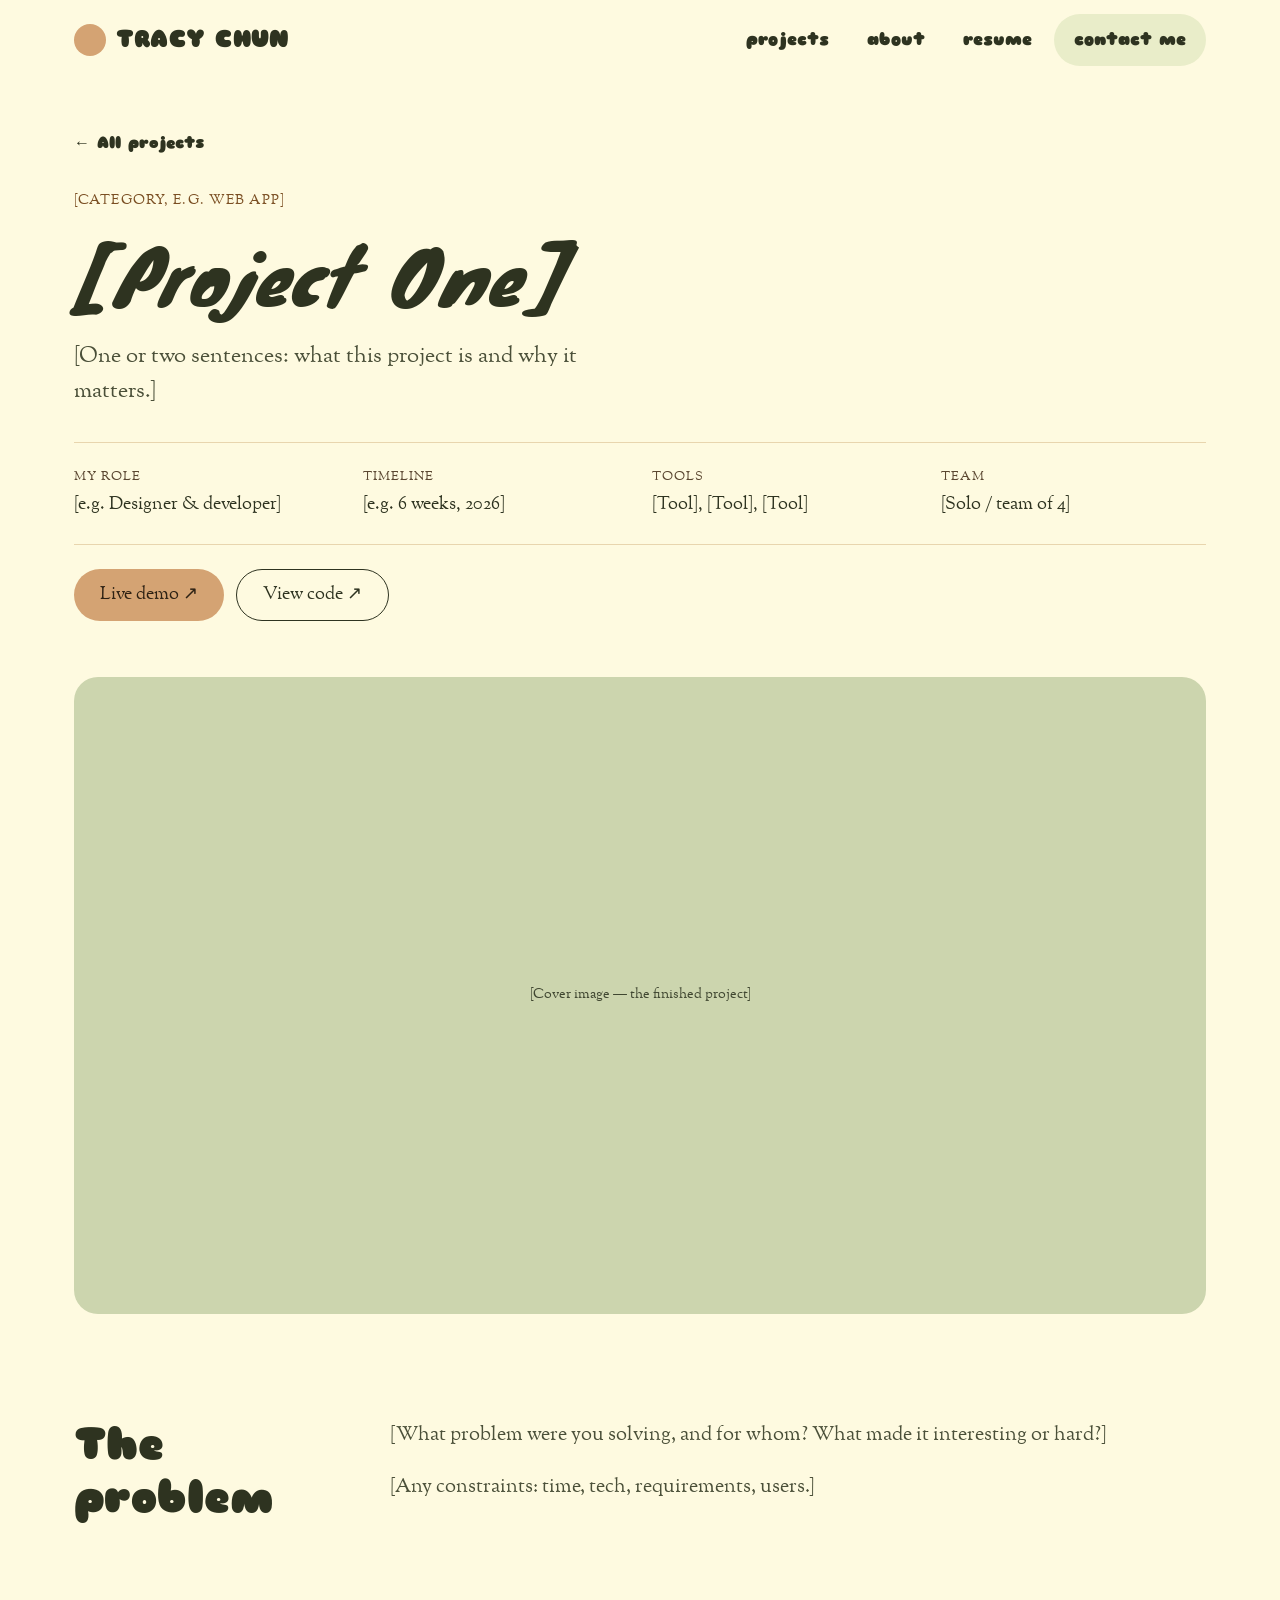
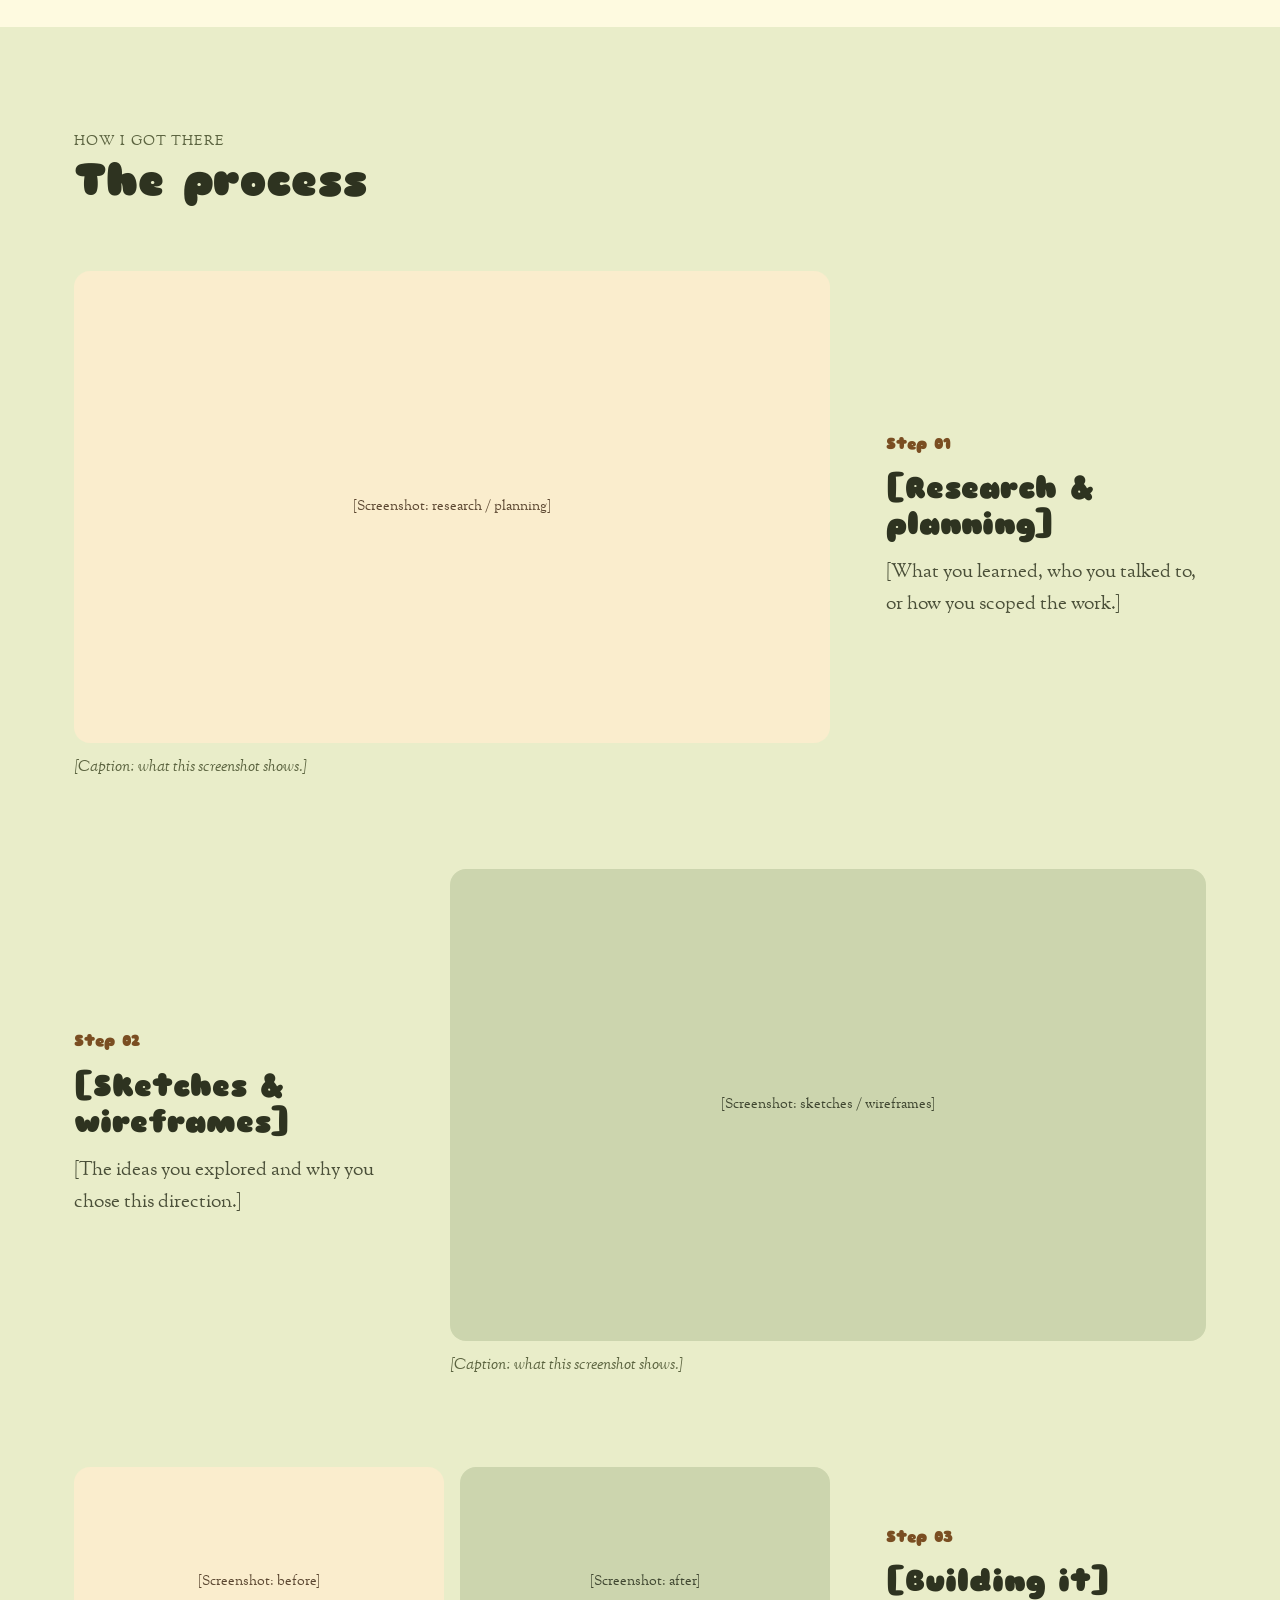
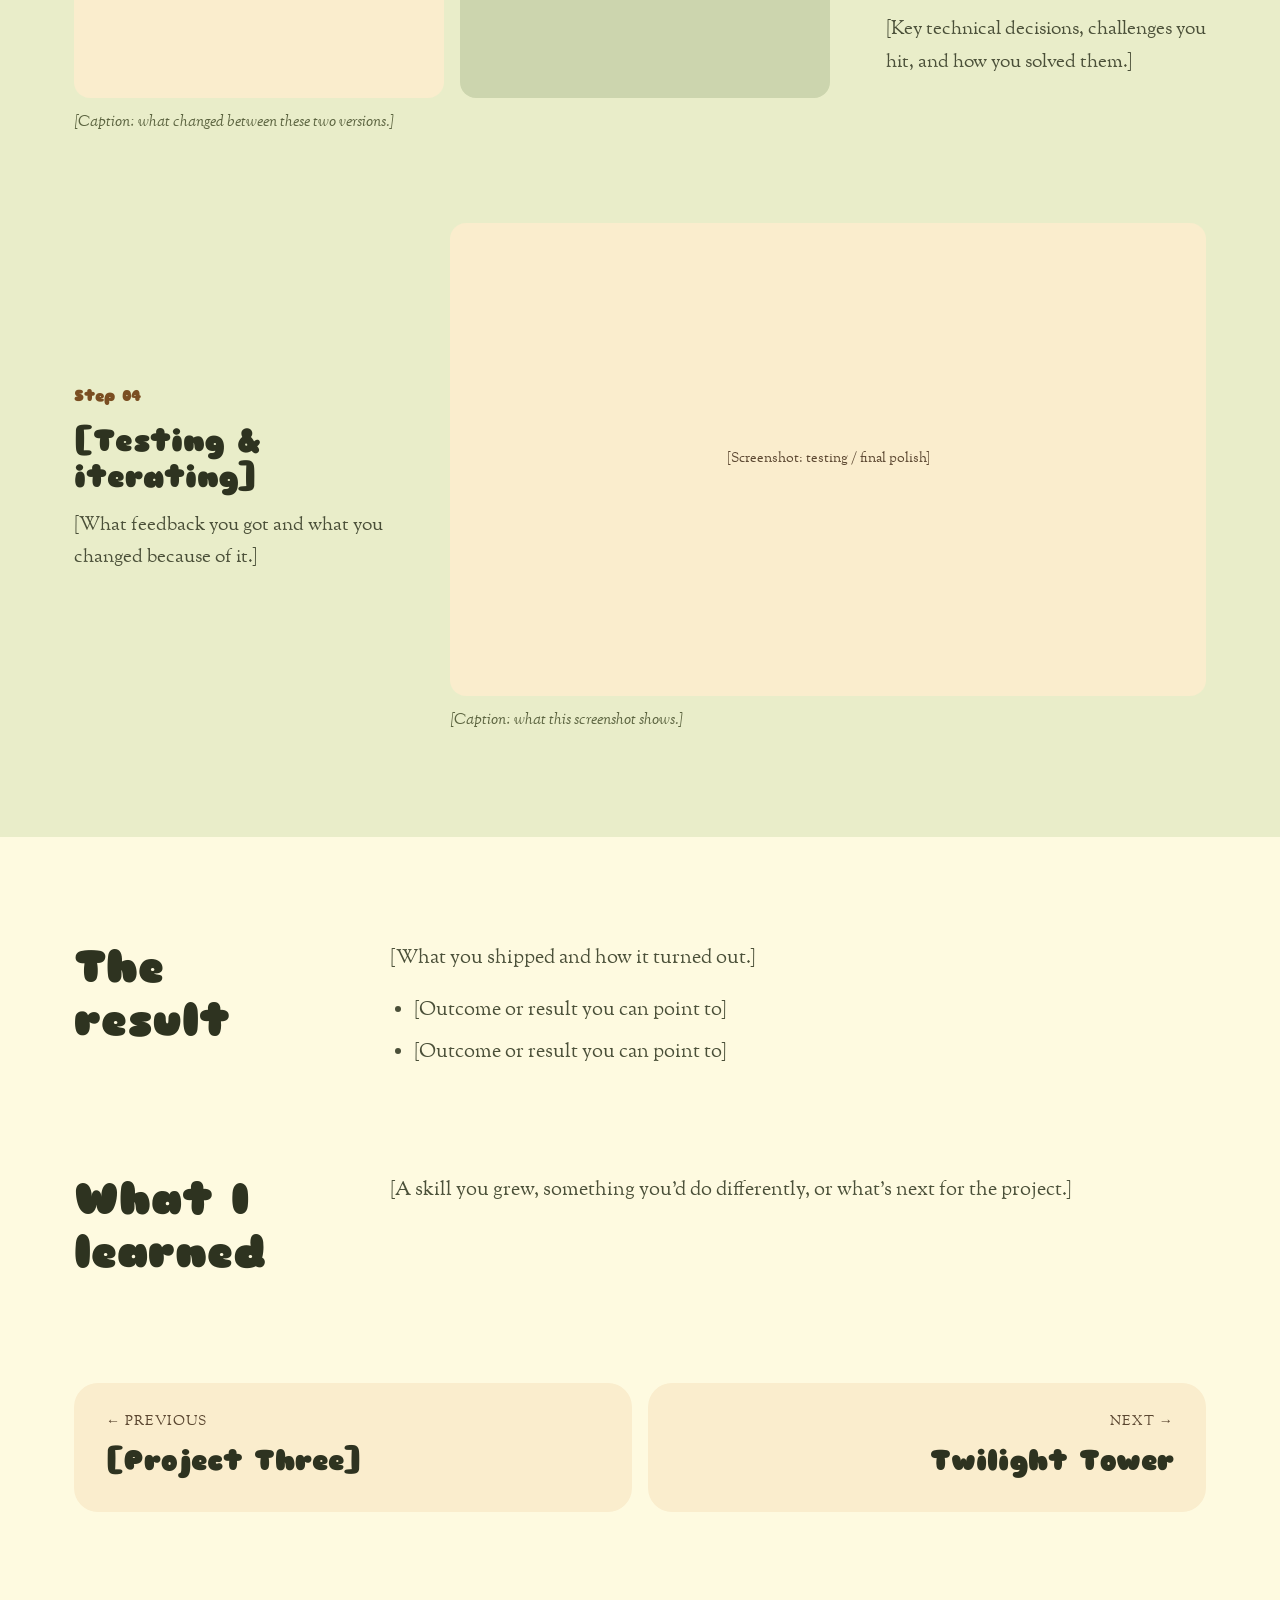
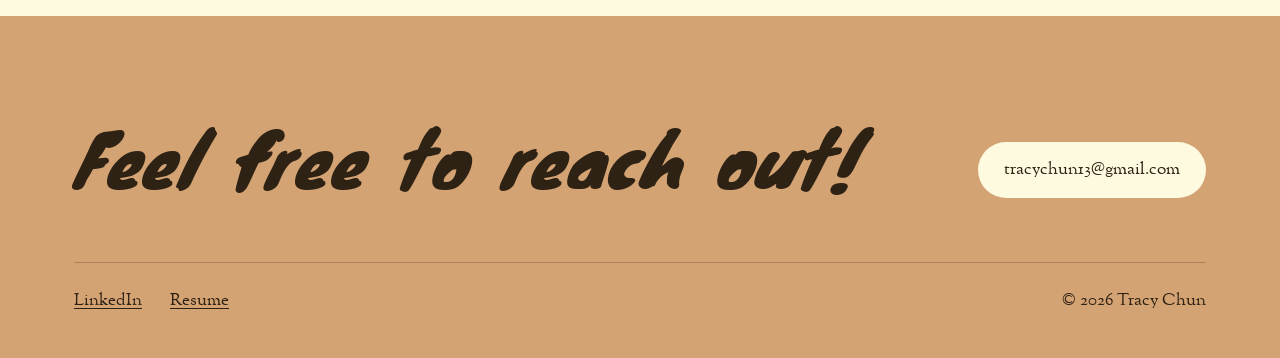
==== projects/project-one.html @ 26bbfa71 "first push of files" ====
<!doctype html>
<html lang="en">
<head>
  <meta charset="utf-8">
  <meta name="viewport" content="width=device-width, initial-scale=1">
  <title>[Project One] — Tracy Chun</title>
  <meta name="description" content="Case study: [Project One] by Tracy Chun.">
  <link rel="preload" href="../fonts/knewave.woff" as="font" type="font/woff" crossorigin>
  <link rel="preload" href="../fonts/sorts-mill-goudy.woff" as="font" type="font/woff" crossorigin>
  <link rel="preload" href="../fonts/sniglet.woff" as="font" type="font/woff" crossorigin>
  <link rel="stylesheet" href="../styles.css">
  <link rel="stylesheet" href="project.css">
</head>
<body>
  <a class="skip-link" href="#main">Skip to content</a>

  <header class="site-header">
    <div class="container header-inner">
      <a class="logo" href="../index.html">
        <span class="logo-dot" aria-hidden="true"></span>
        TRACY CHUN
      </a>

      <button class="menu-toggle" type="button" aria-expanded="false" aria-controls="site-nav" aria-label="Open menu">
        <span></span><span></span><span></span>
      </button>

      <nav id="site-nav" class="site-nav" aria-label="Main">
        <a href="../index.html#work" aria-current="page">projects</a>
        <a href="../index.html#about">about</a>
        <a href="../TracyChun-Resume.pdf" target="_blank" rel="noopener">resume</a>
        <a href="../index.html#contact" class="nav-cta">contact me</a>
      </nav>
    </div>
  </header>

  <main id="main">
    <!-- ============ INTRO ============ -->
    <section class="cs-hero container">
      <a href="../index.html#work" class="back-link">← All projects</a>
      <span class="eyebrow eyebrow-brown">[Category, e.g. Web app]</span>
      <h1>[Project One]</h1>
      <p class="lead">[One or two sentences: what this project is and why it matters.]</p>

      <dl class="cs-meta">
        <div><dt>My role</dt><dd>[e.g. Designer &amp; developer]</dd></div>
        <div><dt>Timeline</dt><dd>[e.g. 6 weeks, 2026]</dd></div>
        <div><dt>Tools</dt><dd>[Tool], [Tool], [Tool]</dd></div>
        <div><dt>Team</dt><dd>[Solo / team of 4]</dd></div>
      </dl>

      <div class="btn-row">
        <a href="https://example.com" class="btn btn-primary" target="_blank" rel="noopener">Live demo ↗</a>
        <a href="https://github.com/yourusername/project-one" class="btn btn-outline" target="_blank" rel="noopener">View code ↗</a>
      </div>
    </section>

    <!-- Cover image. Replace the div with:
         <img class="shot" src="../images/project-one/cover.png" alt="[Project One] final design"> -->
    <figure class="cs-cover container">
      <div class="shot placeholder sage">[Cover image — the finished project]</div>
    </figure>

    <!-- ============ PROBLEM ============ -->
    <section class="cs-section container">
      <h2>The problem</h2>
      <div class="cs-text">
        <p>[What problem were you solving, and for whom? What made it interesting or hard?]</p>
        <p>[Any constraints: time, tech, requirements, users.]</p>
      </div>
    </section>

    <!-- ============ PROCESS ============
         Each <li class="step"> is one stage: a screenshot (or two) with a caption,
         plus a short explanation. Copy or delete steps as needed.
         To add a screenshot, replace a placeholder div with:
         <img class="shot" src="../images/project-one/step-1.png" alt="Describe the screenshot">
         Clicking a real screenshot opens it full-size. -->
    <section class="cs-process">
      <div class="container">
        <div>
          <span class="eyebrow">How I got there</span>
          <h2>The process</h2>
        </div>

        <ol class="process-steps">
          <li class="step">
            <figure>
              <div class="shot placeholder peach">[Screenshot: research / planning]</div>
              <figcaption>[Caption: what this screenshot shows.]</figcaption>
            </figure>
            <div class="step-text">
              <span class="step-num">Step 01</span>
              <h3>[Research &amp; planning]</h3>
              <p>[What you learned, who you talked to, or how you scoped the work.]</p>
            </div>
          </li>

          <li class="step">
            <figure>
              <div class="shot placeholder sage">[Screenshot: sketches / wireframes]</div>
              <figcaption>[Caption: what this screenshot shows.]</figcaption>
            </figure>
            <div class="step-text">
              <span class="step-num">Step 02</span>
              <h3>[Sketches &amp; wireframes]</h3>
              <p>[The ideas you explored and why you chose this direction.]</p>
            </div>
          </li>

          <li class="step">
            <figure>
              <!-- Two screenshots side by side, e.g. before / after -->
              <div class="step-pair">
                <div class="shot placeholder peach">[Screenshot: before]</div>
                <div class="shot placeholder sage">[Screenshot: after]</div>
              </div>
              <figcaption>[Caption: what changed between these two versions.]</figcaption>
            </figure>
            <div class="step-text">
              <span class="step-num">Step 03</span>
              <h3>[Building it]</h3>
              <p>[Key technical decisions, challenges you hit, and how you solved them.]</p>
            </div>
          </li>

          <li class="step">
            <figure>
              <div class="shot placeholder peach">[Screenshot: testing / final polish]</div>
              <figcaption>[Caption: what this screenshot shows.]</figcaption>
            </figure>
            <div class="step-text">
              <span class="step-num">Step 04</span>
              <h3>[Testing &amp; iterating]</h3>
              <p>[What feedback you got and what you changed because of it.]</p>
            </div>
          </li>
        </ol>
      </div>
    </section>

    <!-- ============ RESULT ============ -->
    <section class="cs-section container">
      <h2>The result</h2>
      <div class="cs-text">
        <p>[What you shipped and how it turned out.]</p>
        <ul>
          <li>[Outcome or result you can point to]</li>
          <li>[Outcome or result you can point to]</li>
        </ul>
      </div>
    </section>

    <section class="cs-section container">
      <h2>What I learned</h2>
      <div class="cs-text">
        <p>[A skill you grew, something you'd do differently, or what's next for the project.]</p>
      </div>
    </section>

    <!-- ============ PREV / NEXT ============ -->
    <nav class="cs-next container" aria-label="More projects">
      <a href="project-three.html" class="prev"><span>← Previous</span><strong>[Project Three]</strong></a>
      <a href="project-two.html" class="next"><span>Next →</span><strong>Twilight Tower</strong></a>
    </nav>
  </main>

  <footer id="contact" class="site-footer">
    <div class="container footer-inner">
      <div class="footer-top">
        <h2>Feel free to reach out!</h2>
        <a href="mailto:tracychun13@gmail.com" class="btn btn-cream">tracychun13@gmail.com</a>
      </div>
      <div class="footer-bottom">
        <nav aria-label="Social">
          <a href="https://www.linkedin.com/in/tracy-chun" target="_blank" rel="noopener">LinkedIn</a>
          <a href="../TracyChun-Resume.pdf" target="_blank" rel="noopener">Resume</a>
        </nav>
        <span>© <span id="year">2026</span> Tracy Chun</span>
      </div>
    </div>
  </footer>

  <script src="../script.js"></script>
  <script src="project.js"></script>
</body>
</html>
---- styles.css ----
/* ===== Fonts (self-hosted, files in /fonts, SIL Open Font License) ===== */
@font-face {
  font-family: 'Knewave';
  src: url('fonts/knewave.woff') format('woff');
  font-weight: 400;
  font-style: normal;
  font-display: swap;
}
@font-face {
  font-family: 'Sorts Mill Goudy';
  src: url('fonts/sorts-mill-goudy.woff') format('woff');
  font-weight: 400;
  font-style: normal;
  font-display: swap;
}
@font-face {
  font-family: 'Sorts Mill Goudy';
  src: url('fonts/sorts-mill-goudy-italic.woff') format('woff');
  font-weight: 400;
  font-style: italic;
  font-display: swap;
}

@font-face {
  font-family: 'Sniglet';
  src: url('fonts/sniglet.woff') format('woff');
  font-weight: 400;
  font-style: normal;
  font-display: swap;
}
/* ===== Golden Summer Fields palette ===== */
:root {
  --sage: #CCD5AE;
  --sage-light: #E9EDC9;
  --cream: #FEFAE0;
  --peach: #FAEDCD;
  --tan: #D4A373;

  /* Darker shades for readable text on the light palette */
  --ink: #2E3320;
  --ink-soft: #4A4F38;
  --olive: #5C6440;
  --brown: #7A4E22;
  --brown-dark: #2E2214;
  --brown-soft: #5A4630;

  --font-display: 'Knewave', 'Arial Black', sans-serif;
  --font-body: 'Sorts Mill Goudy', Georgia, serif;
  --font-section: 'Sniglet', 'Trebuchet MS', sans-serif; /* site header, Work + About headings */

  --radius: 24px;
  --header-h: 80px;
}

*, *::before, *::after { box-sizing: border-box; }

html { scroll-behavior: smooth; }
@media (prefers-reduced-motion: reduce) {
  html { scroll-behavior: auto; }
  *, *::before, *::after { transition: none !important; animation: none !important; }
}

body {
  margin: 0;
  background: var(--cream);
  color: var(--ink);
  font-family: var(--font-body);
  font-size: 18px;
  line-height: 1.6;
  -webkit-font-smoothing: antialiased;
  /* Both fonts come in one weight: never fake bold or slanted versions */
  font-synthesis: none;
}

img { max-width: 100%; display: block; }
h1, h2, h3 { margin: 0; }
p { margin: 0; }
ul { margin: 0; padding: 0; list-style: none; }

a { color: var(--ink); text-underline-offset: 3px; }
a:hover { color: var(--brown); }
a:focus-visible, button:focus-visible {
  outline: 3px solid var(--brown);
  outline-offset: 3px;
  border-radius: 6px;
}

/* Anchored sections stop below the sticky header */
section[id], footer[id] { scroll-margin-top: var(--header-h); }

.container {
  max-width: 1180px;
  margin: 0 auto;
  padding: 0 24px;
}

.skip-link {
  position: absolute;
  left: 16px;
  top: -60px;
  background: var(--ink);
  color: var(--cream);
  padding: 10px 16px;
  border-radius: 8px;
  z-index: 100;
}
.skip-link:focus { top: 16px; color: var(--cream); }

/* ===== Header ===== */
.site-header {
  position: sticky;
  top: 0;
  z-index: 50;
  background: var(--cream);
  transition: box-shadow 0.2s ease;
}
.site-header.scrolled { box-shadow: 0 1px 0 rgba(46, 51, 32, 0.12); }

.header-inner {
  height: var(--header-h);
  display: flex;
  align-items: center;
  justify-content: space-between;
  gap: 16px;
}

.logo {
  display: inline-flex;
  align-items: center;
  gap: 10px;
  font-family: var(--font-section);
  font-weight: 400;
  font-size: 24px;
  letter-spacing: 0.01em;
  text-decoration: none;
}
.logo-dot {
  width: 32px;
  height: 32px;
  border-radius: 50%;
  background: var(--tan);
}

.site-nav {
  display: flex;
  align-items: center;
  gap: 6px;
  font-family: var(--font-section);
  font-size: 17px;
}
.site-nav a {
  padding: 12px 16px;
  text-decoration: none;
  border-radius: 999px;
}
.site-nav a.active { color: var(--brown); text-decoration: underline; }
.site-nav .nav-cta {
  background: var(--sage-light);
  font-weight: 600;
  padding: 12px 20px;
}
.site-nav .nav-cta:hover { background: var(--sage); color: var(--ink); }

.menu-toggle {
  display: none;
  width: 48px;
  height: 48px;
  border: 0;
  background: var(--sage-light);
  border-radius: 50%;
  cursor: pointer;
  flex-direction: column;
  align-items: center;
  justify-content: center;
  gap: 5px;
}
.menu-toggle span {
  width: 20px;
  height: 2px;
  background: var(--ink);
  border-radius: 2px;
  transition: transform 0.2s ease, opacity 0.2s ease;
}
.menu-toggle[aria-expanded="true"] span:nth-child(1) { transform: translateY(7px) rotate(45deg); }
.menu-toggle[aria-expanded="true"] span:nth-child(2) { opacity: 0; }
.menu-toggle[aria-expanded="true"] span:nth-child(3) { transform: translateY(-7px) rotate(-45deg); }

@media (max-width: 760px) {
  .menu-toggle { display: inline-flex; }
  .site-nav {
    position: absolute;
    top: var(--header-h);
    left: 0;
    right: 0;
    flex-direction: column;
    align-items: stretch;
    gap: 4px;
    padding: 12px 24px 24px;
    background: var(--cream);
    box-shadow: 0 12px 24px rgba(46, 51, 32, 0.12);
    display: none;
  }
  .site-nav.open { display: flex; }
  .site-nav a { padding: 14px 16px; }
  .site-nav .nav-cta { text-align: center; }
}

/* ===== Shared ===== */
.pill {
  align-self: flex-start;
  padding: 8px 14px;
  background: var(--peach);
  border-radius: 999px;
  font-size: 14px;
  font-weight: 500;
  color: var(--brown-soft);
}

.eyebrow {
  display: block;
  font-size: 14px;
  font-weight: 600;
  letter-spacing: 0.08em;
  text-transform: uppercase;
  color: var(--olive);
}
.eyebrow-brown { color: var(--brown); }

.btn-row { display: flex; flex-wrap: wrap; gap: 12px; }

.btn {
  display: inline-flex;
  align-items: center;
  justify-content: center;
  min-height: 52px;
  padding: 0 26px;
  border-radius: 999px;
  font-weight: 600;
  text-decoration: none;
  transition: transform 0.15s ease, background 0.15s ease;
}
.btn:hover { transform: translateY(-2px); }
.btn-primary { background: var(--tan); color: var(--brown-dark); }
.btn-primary:hover { background: #C8935F; color: var(--brown-dark); }
.btn-outline { border: 1.5px solid var(--ink); color: var(--ink); }
.btn-outline:hover { background: var(--ink); color: var(--cream); }
.btn-cream { background: var(--cream); color: var(--brown-dark); font-size: 17px; min-height: 56px; }
.btn-cream:hover { color: var(--brown-dark); background: #FFFFFF; }

.placeholder {
  display: flex;
  align-items: center;
  justify-content: center;
  font-size: 14px;
}
.placeholder.sage { background: var(--sage); color: #3F4630; }
.placeholder.peach { background: var(--peach); color: var(--brown-soft); }

.tags { display: flex; flex-wrap: wrap; gap: 8px; }
.tags li {
  padding: 6px 12px;
  background: var(--peach);
  border-radius: 999px;
  font-size: 15px;
  color: var(--brown-soft);
}
.tags-cream li { background: var(--cream); color: var(--ink); font-size: 16px; }

/* ===== Hero ===== */
.hero {
  padding-top: 72px;
  padding-bottom: 104px;
  display: flex;
  flex-wrap: wrap;
  align-items: center;
  gap: 56px;
}
.hero-text {
  flex: 999 1 540px;
  display: flex;
  flex-direction: column;
  gap: 28px;
}
.hero h1 {
  font-family: var(--font-display);
  font-size: clamp(40px, 6vw, 76px);
  line-height: 1.1;
  font-weight: 400;
  letter-spacing: 0.01em;
}
.hero h1 em { font-style: normal; color: var(--brown); }
.lead { font-size: 22px; color: var(--ink-soft); max-width: 580px; }

.hero-photo { flex: 1 1 300px; display: flex; justify-content: center; }
.photo-frame {
  position: relative;
  width: 100%;
  max-width: 400px;
  aspect-ratio: 4 / 5;
}
.photo-back {
  position: absolute;
  inset: 24px -16px -16px 24px;
  background: var(--peach);
  border-radius: 200px 200px 24px 24px;
}
.photo {
  position: absolute;
  inset: 0;
  width: 100%;
  height: 100%;
  object-fit: cover;
  border-radius: 200px 200px 24px 24px;
  background: var(--sage);
  color: #3F4630;
}

/* ===== Work ===== */
.work { background: var(--sage-light); padding: 104px 0; }

.section-head {
  display: flex;
  flex-wrap: wrap;
  justify-content: space-between;
  align-items: flex-end;
  gap: 16px;
  margin-bottom: 48px;
}
.section-head h2 {
  margin-top: 10px;
  font-family: var(--font-section);
  font-size: clamp(34px, 4.5vw, 52px);
  font-weight: 400;
  letter-spacing: 0.01em;
  line-height: 1.15;
}
.text-link { font-weight: 600; }

.project-grid {
  display: grid;
  grid-template-columns: repeat(auto-fit, minmax(min(320px, 100%), 1fr));
  gap: 28px;
}
.project-card {
  background: var(--cream);
  border-radius: var(--radius);
  padding: 16px;
  display: flex;
  flex-direction: column;
  gap: 20px;
  transition: transform 0.2s ease, box-shadow 0.2s ease;
}
.project-card:hover {
  transform: translateY(-4px);
  box-shadow: 0 16px 32px rgba(46, 51, 32, 0.1);
}
.project-img {
  aspect-ratio: 16 / 10;
  width: 100%;
  object-fit: cover;
  border-radius: 16px;
}
.project-body {
  padding: 0 8px 12px;
  display: flex;
  flex-direction: column;
  gap: 12px;
  flex: 1;
}
.project-body h3 { font-family: var(--font-section); font-size: 28px; font-weight: 400; letter-spacing: 0.01em; line-height: 1.2; }
.project-body p { color: var(--ink-soft); }
.project-links {
  margin-top: auto;
  padding-top: 8px;
  display: flex;
  gap: 20px;
  font-weight: 600;
}

/* ===== About ===== */
.about {
  padding-top: 104px;
  padding-bottom: 104px;
  display: flex;
  flex-wrap: wrap;
  gap: 56px;
}
.about-text {
  flex: 999 1 520px;
  display: flex;
  flex-direction: column;
  gap: 22px;
}
.about-text h2 {
  font-family: var(--font-section);
  font-size: clamp(30px, 4vw, 44px);
  font-weight: 400;
  letter-spacing: 0.01em;
  line-height: 1.2;
}
.about-text p { font-size: 20px; line-height: 1.7; color: var(--ink-soft); }

.about-card {
  flex: 1 1 320px;
  background: var(--peach);
  border-radius: var(--radius);
  padding: 32px;
  display: flex;
  flex-direction: column;
  gap: 28px;
}
.about-card h3 {
  font-size: 13px;
  font-weight: 600;
  letter-spacing: 0.08em;
  text-transform: uppercase;
  color: var(--brown-soft);
  margin-bottom: 12px;
}
.timeline { margin: 0; }
.timeline div {
  display: flex;
  justify-content: space-between;
  gap: 12px;
  padding: 10px 0;
  border-bottom: 1px solid #E8D5AE;
  font-size: 17px;
}
.timeline div:last-child { border-bottom: 0; }
.timeline dd { margin: 0; color: var(--brown-soft); white-space: nowrap; }

/* ===== Footer ===== */
.site-footer { background: var(--tan); color: var(--brown-dark); }
.site-footer a { color: var(--brown-dark); }
.footer-inner {
  padding-top: 104px;
  padding-bottom: 44px;
  display: flex;
  flex-direction: column;
  gap: 64px;
}
.footer-top {
  display: flex;
  flex-wrap: wrap;
  justify-content: space-between;
  align-items: flex-end;
  gap: 32px;
}
.footer-top h2 {
  font-family: var(--font-display);
  font-size: clamp(40px, 6vw, 72px);
  line-height: 1.08;
  font-weight: 400;
  letter-spacing: 0.01em;
  max-width: 900px;
}
.footer-top h2 em { font-style: normal; }
.footer-bottom {
  display: flex;
  flex-wrap: wrap;
  justify-content: space-between;
  gap: 16px;
  padding-top: 24px;
  border-top: 1px solid rgba(46, 34, 20, 0.25);
  font-size: 17px;
}
.footer-bottom nav { display: flex; flex-wrap: wrap; gap: 28px; }

/* ===== Fade-in on scroll (added by script.js) ===== */
.reveal { opacity: 0; transform: translateY(16px); transition: opacity 0.6s ease, transform 0.6s ease; }
.reveal.visible { opacity: 1; transform: none; }

/* ===== Clickable project cards ===== */
/* The title link stretches over the whole card; demo/code links sit above it */
.project-card { position: relative; cursor: pointer; }
.card-link { text-decoration: none; color: inherit; }
.card-link::after {
  content: "";
  position: absolute;
  inset: 0;
  border-radius: var(--radius);
  z-index: 1;
}
.card-link:focus-visible { outline: none; }
.project-card:has(.card-link:focus-visible) { outline: 3px solid var(--brown); outline-offset: 4px; }
.project-links a { position: relative; z-index: 2; }
.card-cue {
  font-family: var(--font-section);
  font-size: 16px;
  color: var(--brown);
  transition: transform 0.2s ease;
}
.project-card:hover .card-cue { transform: translateX(4px); }
---- projects/project.css ----
/* Shared styles for every project page in this folder.
   Loaded after ../styles.css on each project-*.html page. */

/* ===== Case-study pages ===== */
.cs-hero {
  padding-top: 40px;
  padding-bottom: 56px;
  display: flex;
  flex-direction: column;
  gap: 24px;
}
.back-link {
  align-self: flex-start;
  font-family: var(--font-section);
  font-size: 16px;
  text-decoration: none;
  padding: 10px 16px;
  margin-left: -16px;
  border-radius: 999px;
}
.back-link:hover { background: var(--sage-light); color: var(--ink); }
.cs-hero h1 {
  font-family: var(--font-display);
  font-size: clamp(40px, 6vw, 72px);
  line-height: 1.1;
  font-weight: 400;
  letter-spacing: 0.01em;
}
.cs-meta {
  margin: 8px 0 0;
  display: grid;
  grid-template-columns: repeat(auto-fit, minmax(min(180px, 100%), 1fr));
  gap: 24px;
  padding: 24px 0;
  border-top: 1px solid #E8D5AE;
  border-bottom: 1px solid #E8D5AE;
}
.cs-meta dt {
  font-size: 13px;
  letter-spacing: 0.08em;
  text-transform: uppercase;
  color: var(--brown-soft);
  margin-bottom: 4px;
}
.cs-meta dd { margin: 0; font-size: 18px; }

.cs-cover {
  margin: 0 auto 104px;
}
.cs-cover .shot { aspect-ratio: 16 / 9; border-radius: var(--radius); }

.shot {
  width: 100%;
  aspect-ratio: 16 / 10;
  object-fit: cover;
  border-radius: 16px;
  background: var(--sage);
}
img.shot { cursor: zoom-in; }

.cs-section {
  padding-bottom: 104px;
  display: flex;
  flex-wrap: wrap;
  gap: 24px 56px;
}
.cs-section h2,
.cs-process h2 {
  font-family: var(--font-section);
  font-size: clamp(30px, 4vw, 44px);
  font-weight: 400;
  line-height: 1.2;
}
.cs-section h2 { flex: 1 1 260px; }
.cs-section .cs-text {
  flex: 999 1 520px;
  display: flex;
  flex-direction: column;
  gap: 18px;
  font-size: 20px;
  line-height: 1.7;
  color: var(--ink-soft);
}
.cs-text ul { list-style: disc; padding-left: 24px; display: flex; flex-direction: column; gap: 8px; }

.cs-process {
  background: var(--sage-light);
  padding: 104px 0;
  margin-bottom: 104px;
}
.cs-process .container { display: flex; flex-direction: column; gap: 64px; }
.process-steps {
  list-style: none;
  margin: 0;
  padding: 0;
  display: flex;
  flex-direction: column;
  gap: 88px;
}
.step {
  display: flex;
  flex-wrap: wrap;
  align-items: center;
  gap: 32px 56px;
}
.step:nth-child(even) { flex-direction: row-reverse; }
.step figure {
  flex: 999 1 520px;
  margin: 0;
  display: flex;
  flex-direction: column;
  gap: 12px;
}
.step figcaption { font-size: 16px; font-style: italic; color: var(--olive); }
.step-pair {
  display: grid;
  grid-template-columns: repeat(auto-fit, minmax(min(240px, 100%), 1fr));
  gap: 16px;
}
.step-text {
  flex: 1 1 320px;
  display: flex;
  flex-direction: column;
  gap: 14px;
}
.step-num {
  font-family: var(--font-section);
  font-size: 16px;
  color: var(--brown);
}
.step-text h3 {
  font-family: var(--font-section);
  font-size: 30px;
  font-weight: 400;
  line-height: 1.2;
}
.step-text p { font-size: 19px; line-height: 1.7; color: var(--ink-soft); }

.cs-next {
  display: flex;
  flex-wrap: wrap;
  justify-content: space-between;
  gap: 16px;
  padding-bottom: 104px;
}
.cs-next a {
  flex: 1 1 280px;
  display: flex;
  flex-direction: column;
  gap: 6px;
  padding: 28px 32px;
  background: var(--peach);
  border-radius: var(--radius);
  text-decoration: none;
  transition: transform 0.2s ease;
}
.cs-next a:hover { transform: translateY(-3px); color: var(--ink); }
.cs-next .next { text-align: right; }
.cs-next span { font-size: 14px; letter-spacing: 0.08em; text-transform: uppercase; color: var(--brown-soft); }
.cs-next strong { font-family: var(--font-section); font-weight: 400; font-size: 28px; }

/* ===== Screenshot lightbox ===== */
.lightbox {
  border: 0;
  padding: 0;
  background: transparent;
  max-width: min(1200px, 94vw);
  max-height: 92vh;
}
.lightbox::backdrop { background: rgba(46, 51, 32, 0.85); }
.lightbox img { max-width: 100%; max-height: 82vh; border-radius: 12px; display: block; margin: 0 auto; }
.lightbox p { color: var(--cream); text-align: center; font-style: italic; margin-top: 12px; }
.lightbox-close {
  position: fixed;
  top: 16px;
  right: 16px;
  width: 48px;
  height: 48px;
  border: 0;
  border-radius: 50%;
  background: var(--cream);
  color: var(--ink);
  font-size: 24px;
  cursor: pointer;
}
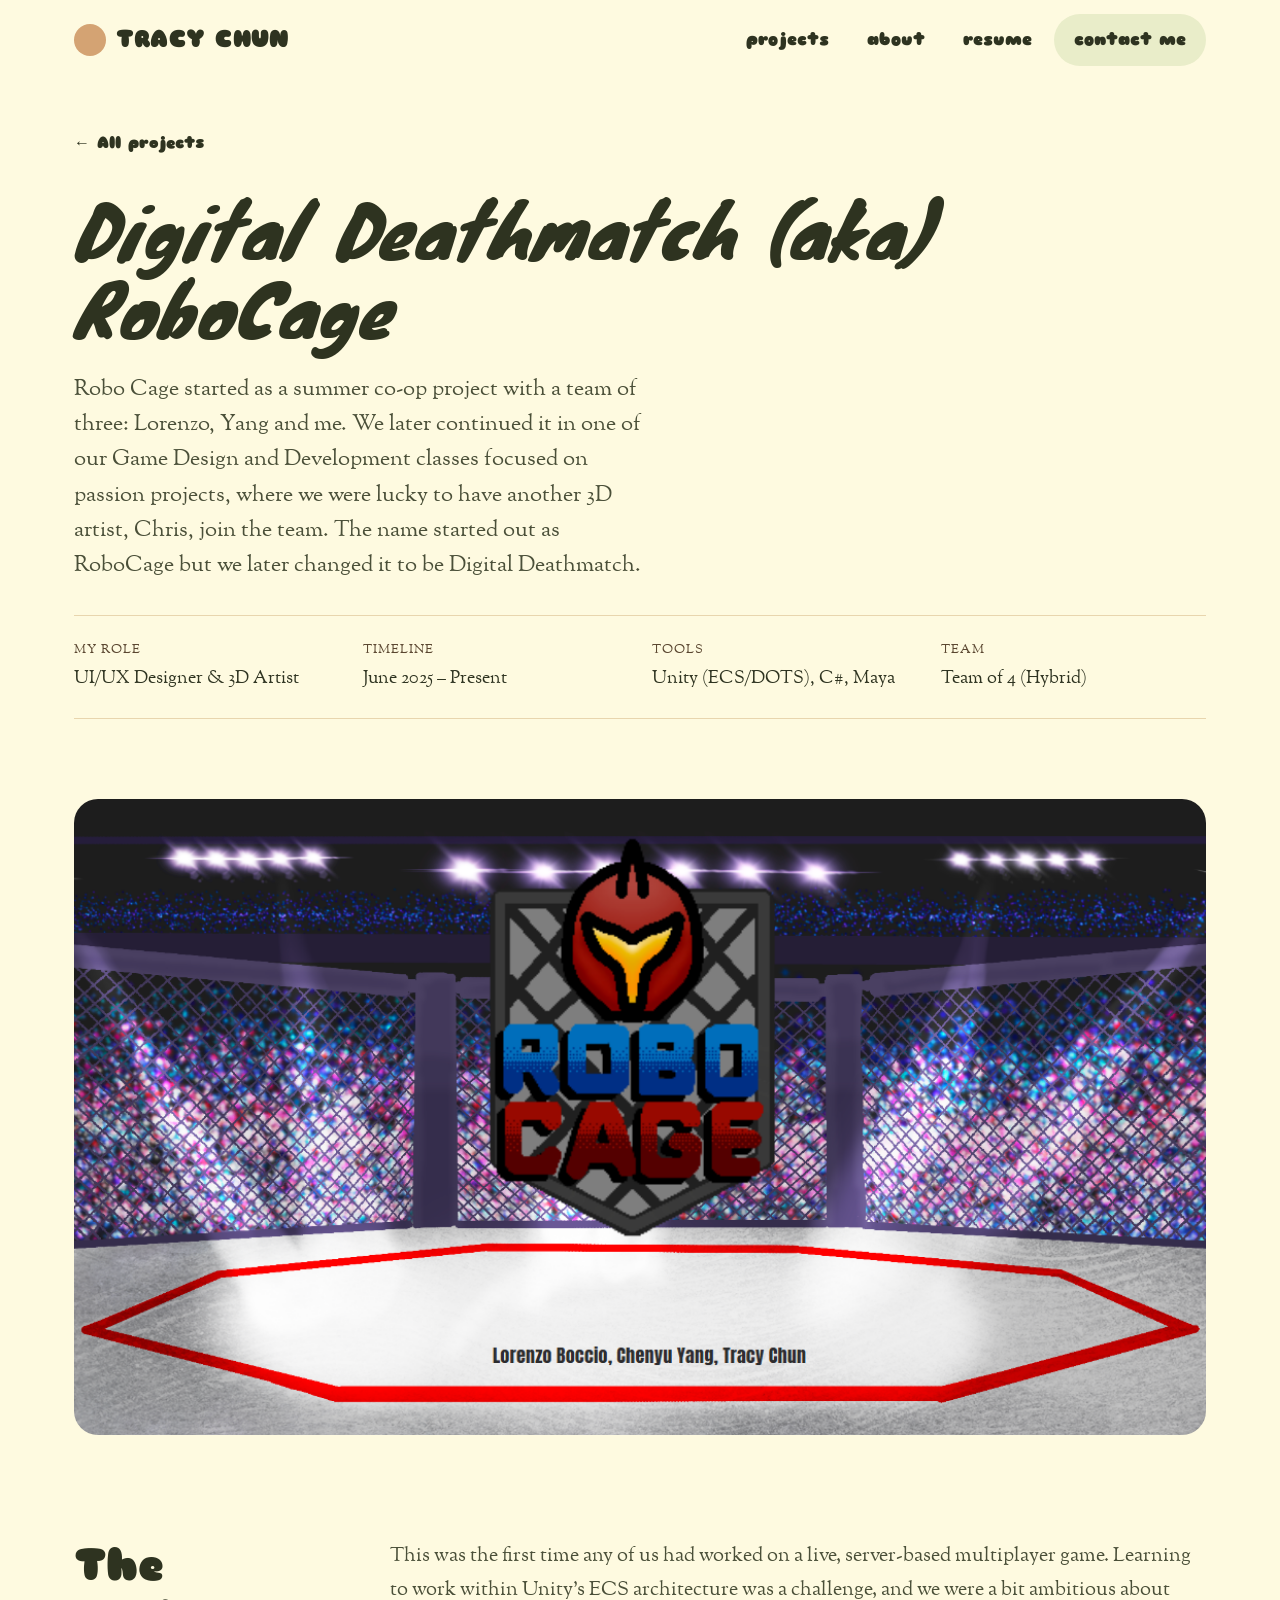
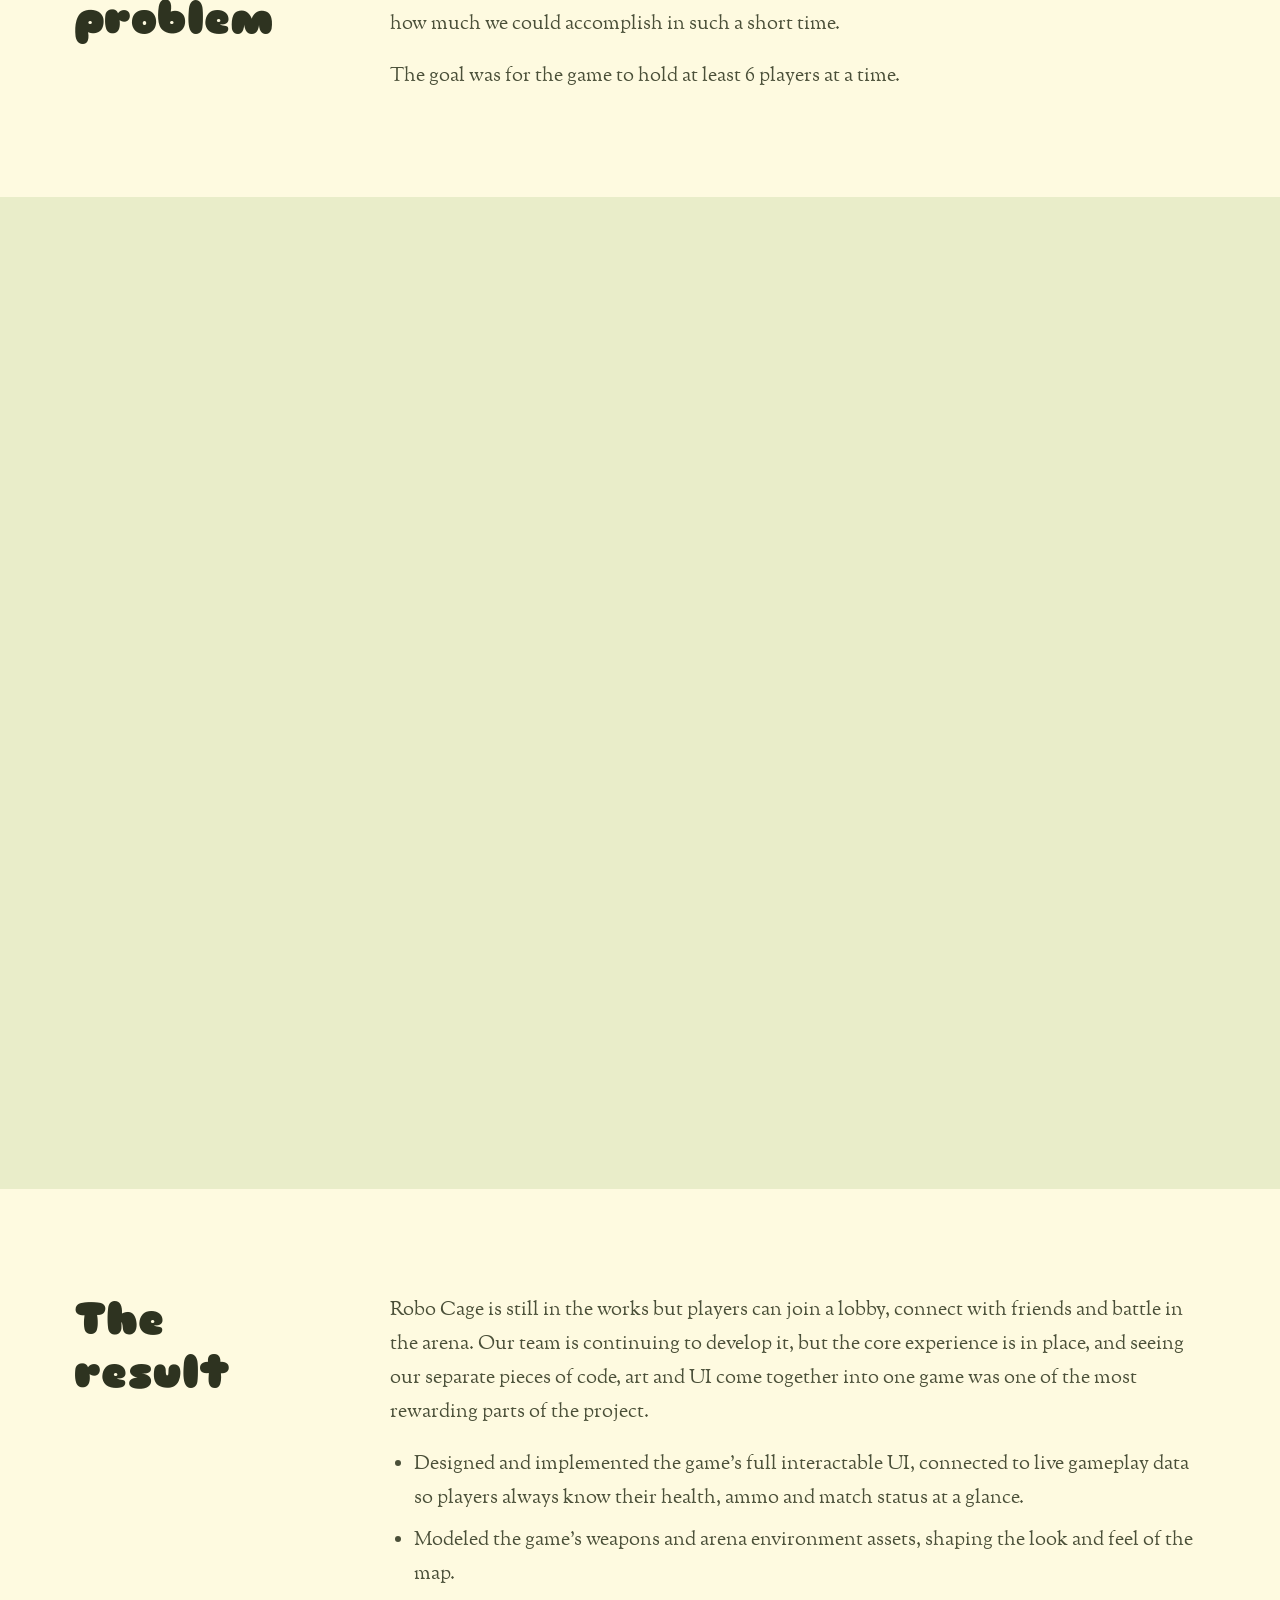
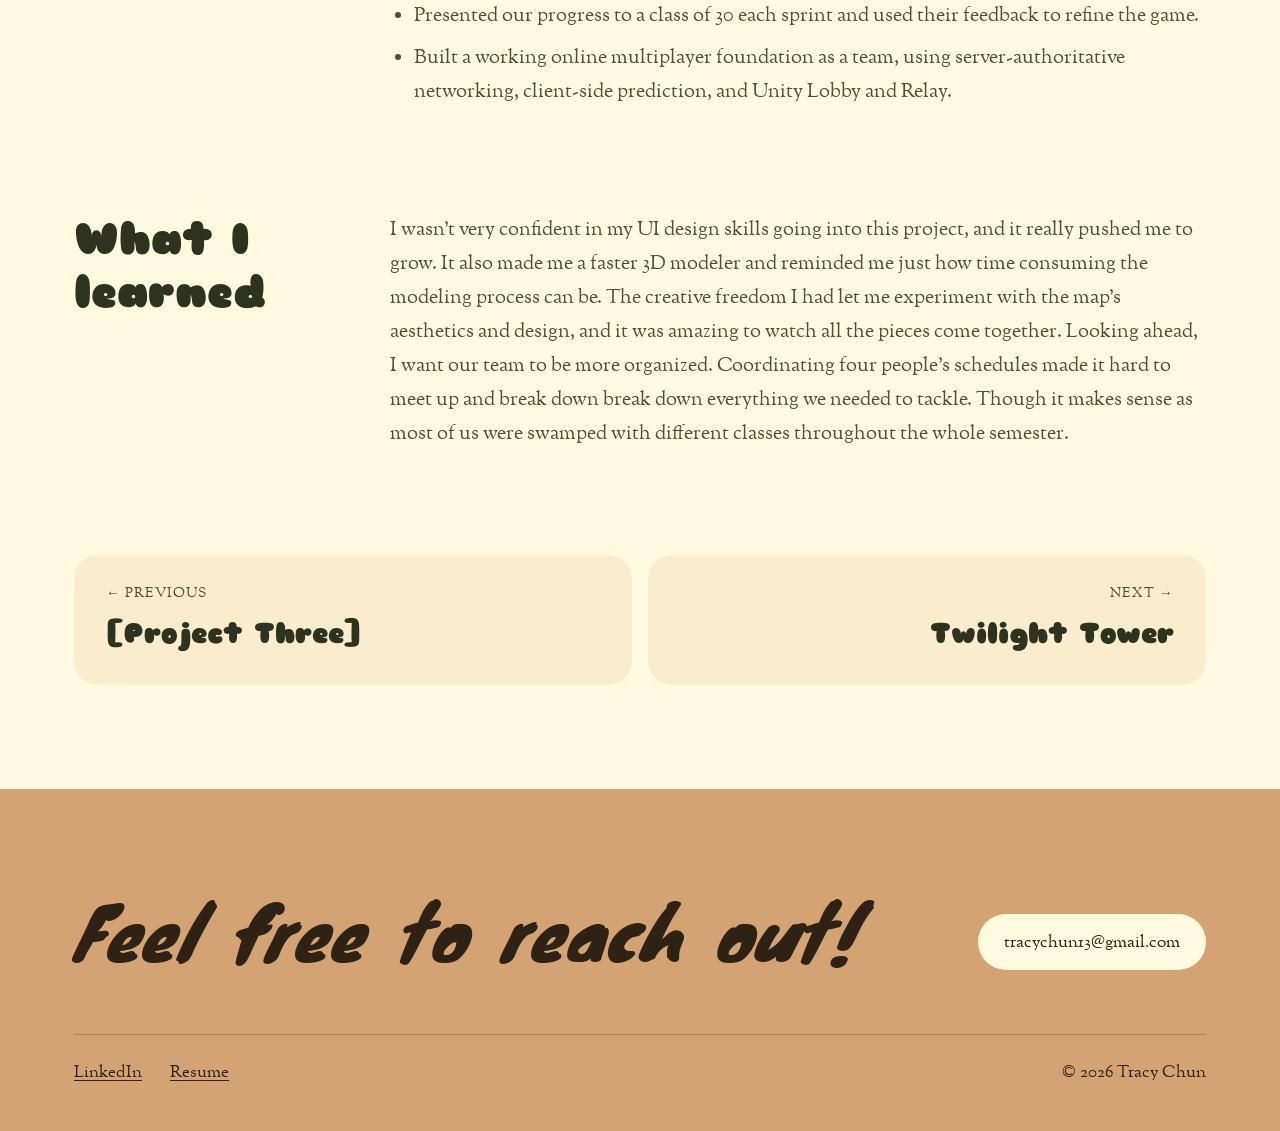
==== commit 8a5b9846: "Updated Project 1 and 3" ====
--- a/projects/project-one.html
+++ b/projects/project-one.html
@@ -1,9 +1,10 @@
 <!doctype html>
 <html lang="en">
+
 <head>
   <meta charset="utf-8">
   <meta name="viewport" content="width=device-width, initial-scale=1">
-  <title>[Project One] — Tracy Chun</title>
+  <title>Digital Deathmatch — Tracy Chun</title>
   <meta name="description" content="Case study: [Project One] by Tracy Chun.">
   <link rel="preload" href="../fonts/knewave.woff" as="font" type="font/woff" crossorigin>
   <link rel="preload" href="../fonts/sorts-mill-goudy.woff" as="font" type="font/woff" crossorigin>
@@ -11,6 +12,7 @@
   <link rel="stylesheet" href="../styles.css">
   <link rel="stylesheet" href="project.css">
 </head>
+
 <body>
   <a class="skip-link" href="#main">Skip to content</a>
 
@@ -38,104 +40,57 @@
     <!-- ============ INTRO ============ -->
     <section class="cs-hero container">
       <a href="../index.html#work" class="back-link">← All projects</a>
-      <span class="eyebrow eyebrow-brown">[Category, e.g. Web app]</span>
-      <h1>[Project One]</h1>
-      <p class="lead">[One or two sentences: what this project is and why it matters.]</p>
-
+      <h1>Digital Deathmatch (aka) RoboCage</h1>
+      <p class="lead">Robo Cage started as a summer co-op project with a team of three: Lorenzo, Yang and me. We later
+        continued it in one of our Game Design and Development classes focused on passion projects, where we were lucky
+        to have another 3D artist, Chris, join the team. The name started out as RoboCage but we later changed it to be
+        Digital Deathmatch.</p>
       <dl class="cs-meta">
-        <div><dt>My role</dt><dd>[e.g. Designer &amp; developer]</dd></div>
-        <div><dt>Timeline</dt><dd>[e.g. 6 weeks, 2026]</dd></div>
-        <div><dt>Tools</dt><dd>[Tool], [Tool], [Tool]</dd></div>
-        <div><dt>Team</dt><dd>[Solo / team of 4]</dd></div>
+        <div>
+          <dt>My role</dt>
+          <dd>UI/UX Designer &amp; 3D Artist</dd>
+        </div>
+        <div>
+          <dt>Timeline</dt>
+          <dd>June 2025 – Present</dd>
+        </div>
+        <div>
+          <dt>Tools</dt>
+          <dd>Unity (ECS/DOTS), C#, Maya</dd>
+        </div>
+        <div>
+          <dt>Team</dt>
+          <dd>Team of 4 (Hybrid)</dd>
+        </div>
       </dl>
 
       <div class="btn-row">
-        <a href="https://example.com" class="btn btn-primary" target="_blank" rel="noopener">Live demo ↗</a>
-        <a href="https://github.com/yourusername/project-one" class="btn btn-outline" target="_blank" rel="noopener">View code ↗</a>
+        <!-- <a href="https://example.com" class="btn btn-primary" target="_blank" rel="noopener">Live demo ↗</a>
+        <a href="https://github.com/yourusername/project-one" class="btn btn-outline" target="_blank"
+          rel="noopener">View code ↗</a> -->
       </div>
     </section>
 
-    <!-- Cover image. Replace the div with:
-         <img class="shot" src="../images/project-one/cover.png" alt="[Project One] final design"> -->
     <figure class="cs-cover container">
-      <div class="shot placeholder sage">[Cover image — the finished project]</div>
+      <img class="shot" src="/images/project-one/RoboCageCover.png" alt="RoboCage Cover Photo">
     </figure>
 
     <!-- ============ PROBLEM ============ -->
     <section class="cs-section container">
       <h2>The problem</h2>
       <div class="cs-text">
-        <p>[What problem were you solving, and for whom? What made it interesting or hard?]</p>
-        <p>[Any constraints: time, tech, requirements, users.]</p>
+        <p>This was the first time any of us had worked on a live, server-based multiplayer game. Learning to work
+          within Unity's ECS architecture was a challenge, and we were a bit ambitious about how much we could
+          accomplish in such a short time.</p>
+        <p>The goal was for the game to hold at least 6 players at a time. </p>
       </div>
     </section>
 
-    <!-- ============ PROCESS ============
-         Each <li class="step"> is one stage: a screenshot (or two) with a caption,
-         plus a short explanation. Copy or delete steps as needed.
-         To add a screenshot, replace a placeholder div with:
-         <img class="shot" src="../images/project-one/step-1.png" alt="Describe the screenshot">
-         Clicking a real screenshot opens it full-size. -->
     <section class="cs-process">
-      <div class="container">
-        <div>
-          <span class="eyebrow">How I got there</span>
-          <h2>The process</h2>
-        </div>
-
-        <ol class="process-steps">
-          <li class="step">
-            <figure>
-              <div class="shot placeholder peach">[Screenshot: research / planning]</div>
-              <figcaption>[Caption: what this screenshot shows.]</figcaption>
-            </figure>
-            <div class="step-text">
-              <span class="step-num">Step 01</span>
-              <h3>[Research &amp; planning]</h3>
-              <p>[What you learned, who you talked to, or how you scoped the work.]</p>
-            </div>
-          </li>
-
-          <li class="step">
-            <figure>
-              <div class="shot placeholder sage">[Screenshot: sketches / wireframes]</div>
-              <figcaption>[Caption: what this screenshot shows.]</figcaption>
-            </figure>
-            <div class="step-text">
-              <span class="step-num">Step 02</span>
-              <h3>[Sketches &amp; wireframes]</h3>
-              <p>[The ideas you explored and why you chose this direction.]</p>
-            </div>
-          </li>
-
-          <li class="step">
-            <figure>
-              <!-- Two screenshots side by side, e.g. before / after -->
-              <div class="step-pair">
-                <div class="shot placeholder peach">[Screenshot: before]</div>
-                <div class="shot placeholder sage">[Screenshot: after]</div>
-              </div>
-              <figcaption>[Caption: what changed between these two versions.]</figcaption>
-            </figure>
-            <div class="step-text">
-              <span class="step-num">Step 03</span>
-              <h3>[Building it]</h3>
-              <p>[Key technical decisions, challenges you hit, and how you solved them.]</p>
-            </div>
-          </li>
-
-          <li class="step">
-            <figure>
-              <div class="shot placeholder peach">[Screenshot: testing / final polish]</div>
-              <figcaption>[Caption: what this screenshot shows.]</figcaption>
-            </figure>
-            <div class="step-text">
-              <span class="step-num">Step 04</span>
-              <h3>[Testing &amp; iterating]</h3>
-              <p>[What feedback you got and what you changed because of it.]</p>
-            </div>
-          </li>
-        </ol>
+      <div class="slides-embed">
+        <iframe
+          src="https://docs.google.com/presentation/d/e/2PACX-1vQmwmbu1jBrTkYDIrFTT3A6GfHaLyI3vzROXVCdRMWq2rZDqHxN5Og_TouFlgv-0leozzgu1Mzb32WB/pubembed?start=false&loop=true&delayms=3000"
+          frameborder="0" allowfullscreen title="Robo Cage presentation"></iframe>
       </div>
     </section>
 
@@ -143,10 +98,16 @@
     <section class="cs-section container">
       <h2>The result</h2>
       <div class="cs-text">
-        <p>[What you shipped and how it turned out.]</p>
+        <p>Robo Cage is still in the works but players can join a lobby, connect with friends and battle in the arena.
+          Our team is continuing to develop it, but the core experience is in place, and seeing our separate pieces of
+          code, art and UI come together into one game was one of the most rewarding parts of the project.</p>
         <ul>
-          <li>[Outcome or result you can point to]</li>
-          <li>[Outcome or result you can point to]</li>
+          <li>Designed and implemented the game's full interactable UI, connected to live gameplay data so players
+            always know their health, ammo and match status at a glance.</li>
+          <li>Modeled the game's weapons and arena environment assets, shaping the look and feel of the map.</li>
+          <li>Presented our progress to a class of 30 each sprint and used their feedback to refine the game.</li>
+          <li>Built a working online multiplayer foundation as a team, using server-authoritative networking,
+            client-side prediction, and Unity Lobby and Relay.</li>
         </ul>
       </div>
     </section>
@@ -154,7 +115,12 @@
     <section class="cs-section container">
       <h2>What I learned</h2>
       <div class="cs-text">
-        <p>[A skill you grew, something you'd do differently, or what's next for the project.]</p>
+        <p>I wasn't very confident in my UI design skills going into this project, and it really pushed me to grow. It
+          also made me a faster 3D modeler and reminded me just how time consuming the modeling process can be. The
+          creative freedom I had let me experiment with the map's aesthetics and design, and it was amazing to watch all
+          the pieces come together. Looking ahead, I want our team to be more organized. Coordinating four people's
+          schedules made it hard to meet up and break down break down everything we needed to tackle. Though it makes
+          sense as most of us were swamped with different classes throughout the whole semester.</p>
       </div>
     </section>
 
@@ -184,4 +150,5 @@
   <script src="../script.js"></script>
   <script src="project.js"></script>
 </body>
-</html>
+
+</html>
--- a/projects/project.css
+++ b/projects/project.css
@@ -183,3 +183,18 @@
   font-size: 24px;
   cursor: pointer;
 }
+.slides-embed {
+  position: relative;
+  width: 100%;
+  max-width: 1600px;
+  margin: 2rem auto;
+  aspect-ratio: 16 / 9;
+}
+.slides-embed iframe {
+  position: absolute;
+  inset: 0;
+  width: 100%;
+  height: 100%;
+  border: 0;
+  border-radius: 12px;
+}
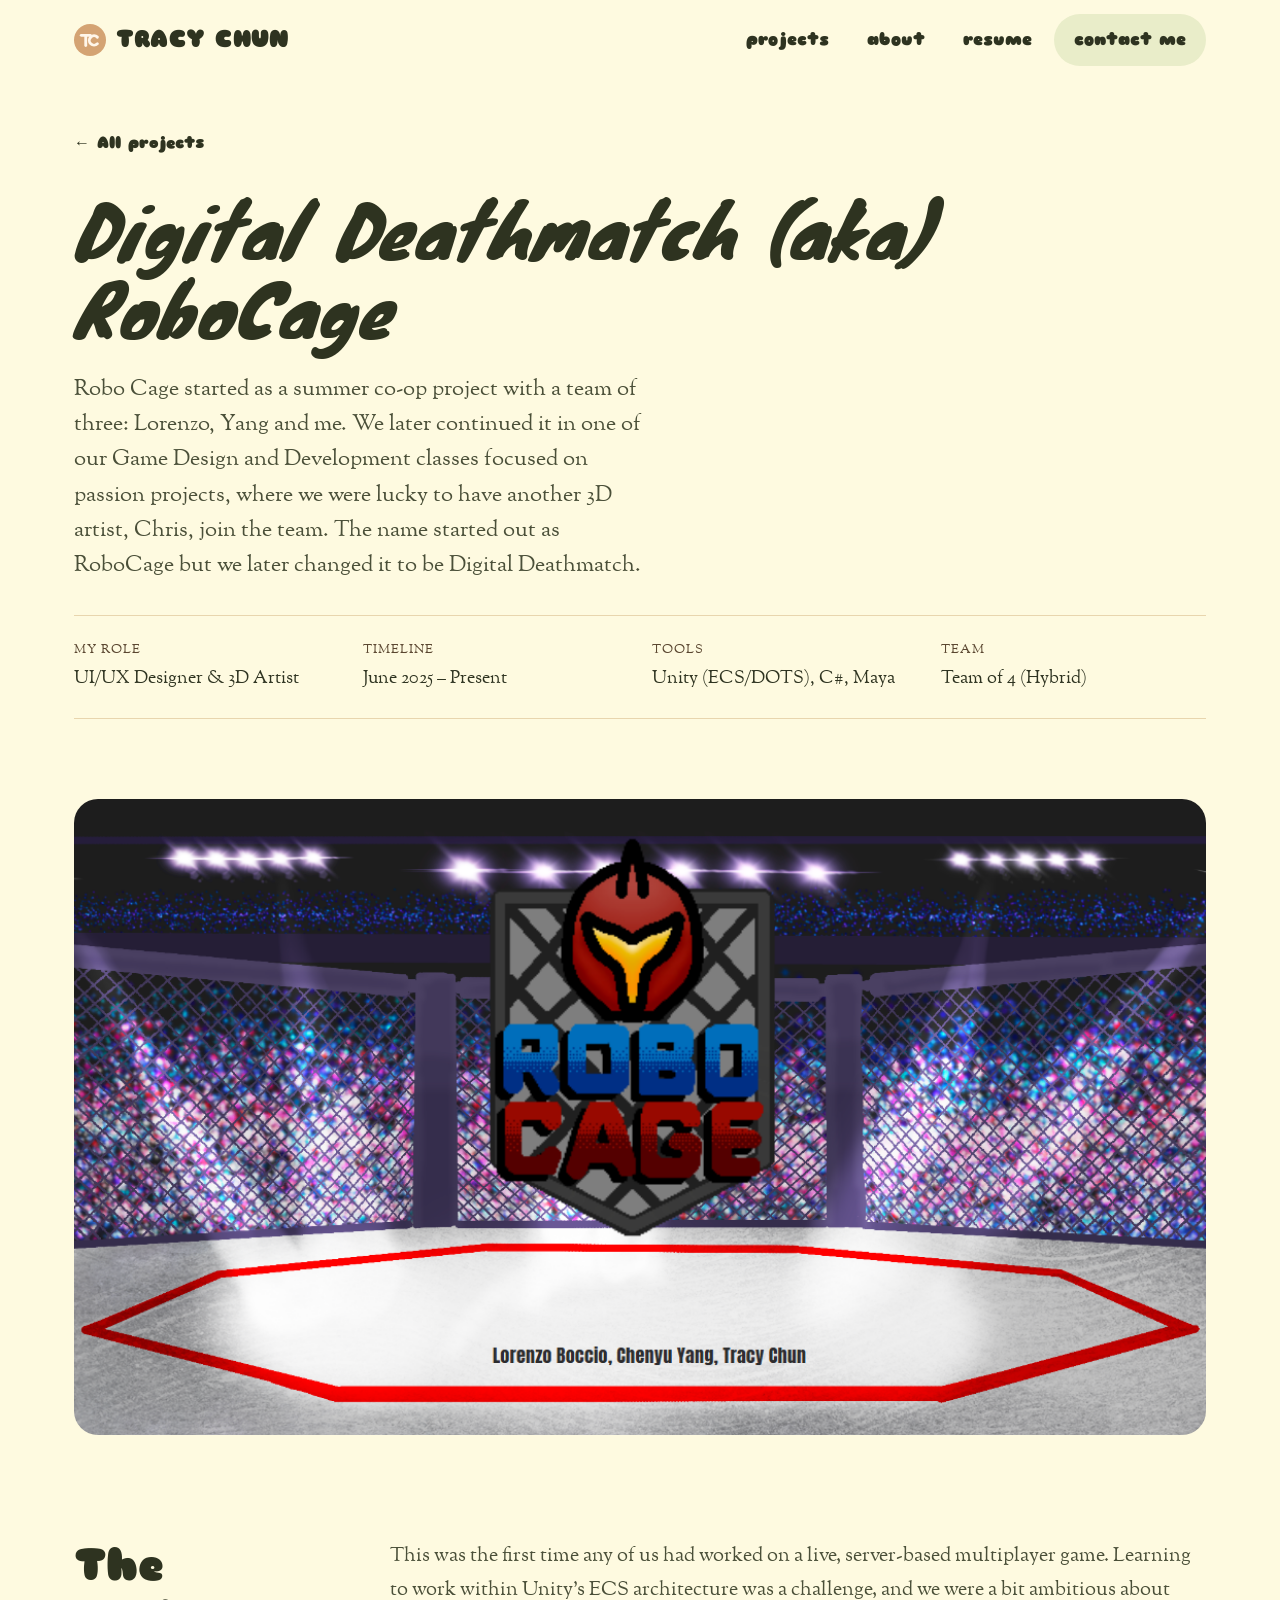
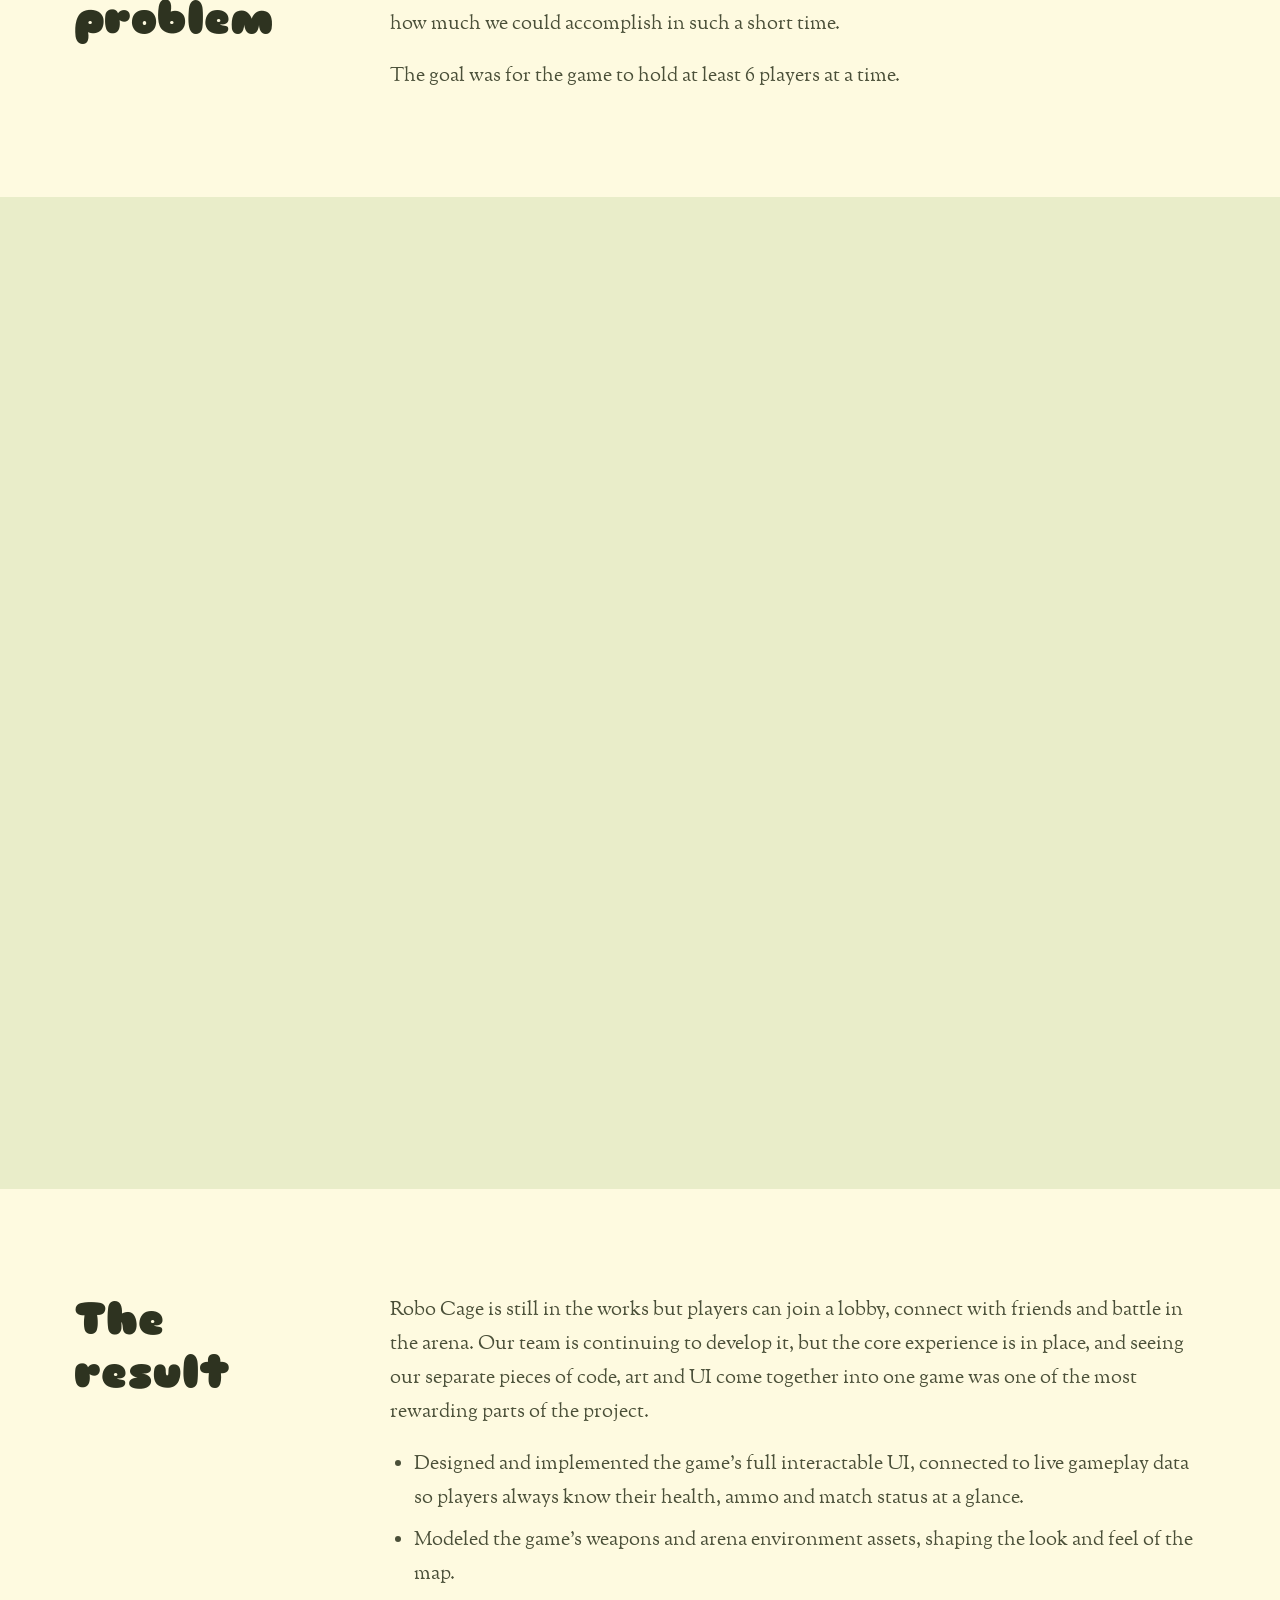
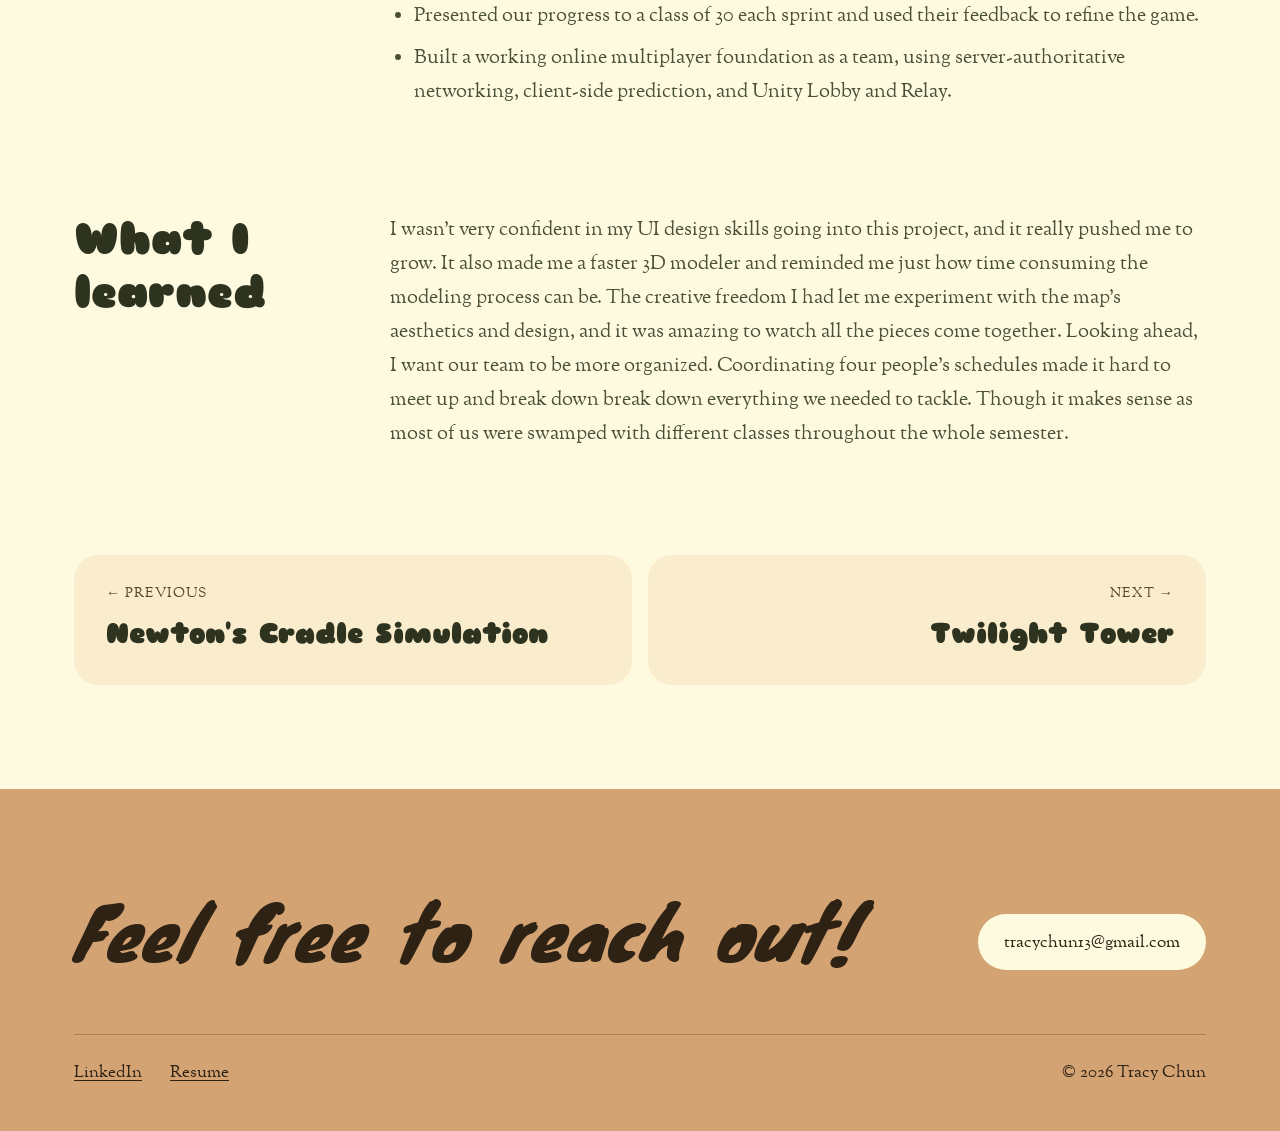
==== commit 76340997: "updated favicon on all pages and logos. Updated project buttons on bottom of project page" ====
--- a/projects/project-one.html
+++ b/projects/project-one.html
@@ -11,6 +11,9 @@
   <link rel="preload" href="../fonts/sniglet.woff" as="font" type="font/woff" crossorigin>
   <link rel="stylesheet" href="../styles.css">
   <link rel="stylesheet" href="project.css">
+  <link rel="icon" href="/images/favicon.svg" type="image/svg+xml">
+  <link rel="icon" href="/images/favicon.ico" sizes="any">
+  <link rel="apple-touch-icon" href="/images/apple-touch-icon.png">
 </head>
 
 <body>
@@ -19,7 +22,7 @@
   <header class="site-header">
     <div class="container header-inner">
       <a class="logo" href="../index.html">
-        <span class="logo-dot" aria-hidden="true"></span>
+        <img src="/images/favicon.svg" alt="" class="logo-icon" width="32" height="32">
         TRACY CHUN
       </a>
 
@@ -126,7 +129,7 @@
 
     <!-- ============ PREV / NEXT ============ -->
     <nav class="cs-next container" aria-label="More projects">
-      <a href="project-three.html" class="prev"><span>← Previous</span><strong>[Project Three]</strong></a>
+      <a href="project-three.html" class="prev"><span>← Previous</span><strong>Newton's Cradle Simulation</strong></a>
       <a href="project-two.html" class="next"><span>Next →</span><strong>Twilight Tower</strong></a>
     </nav>
   </main>
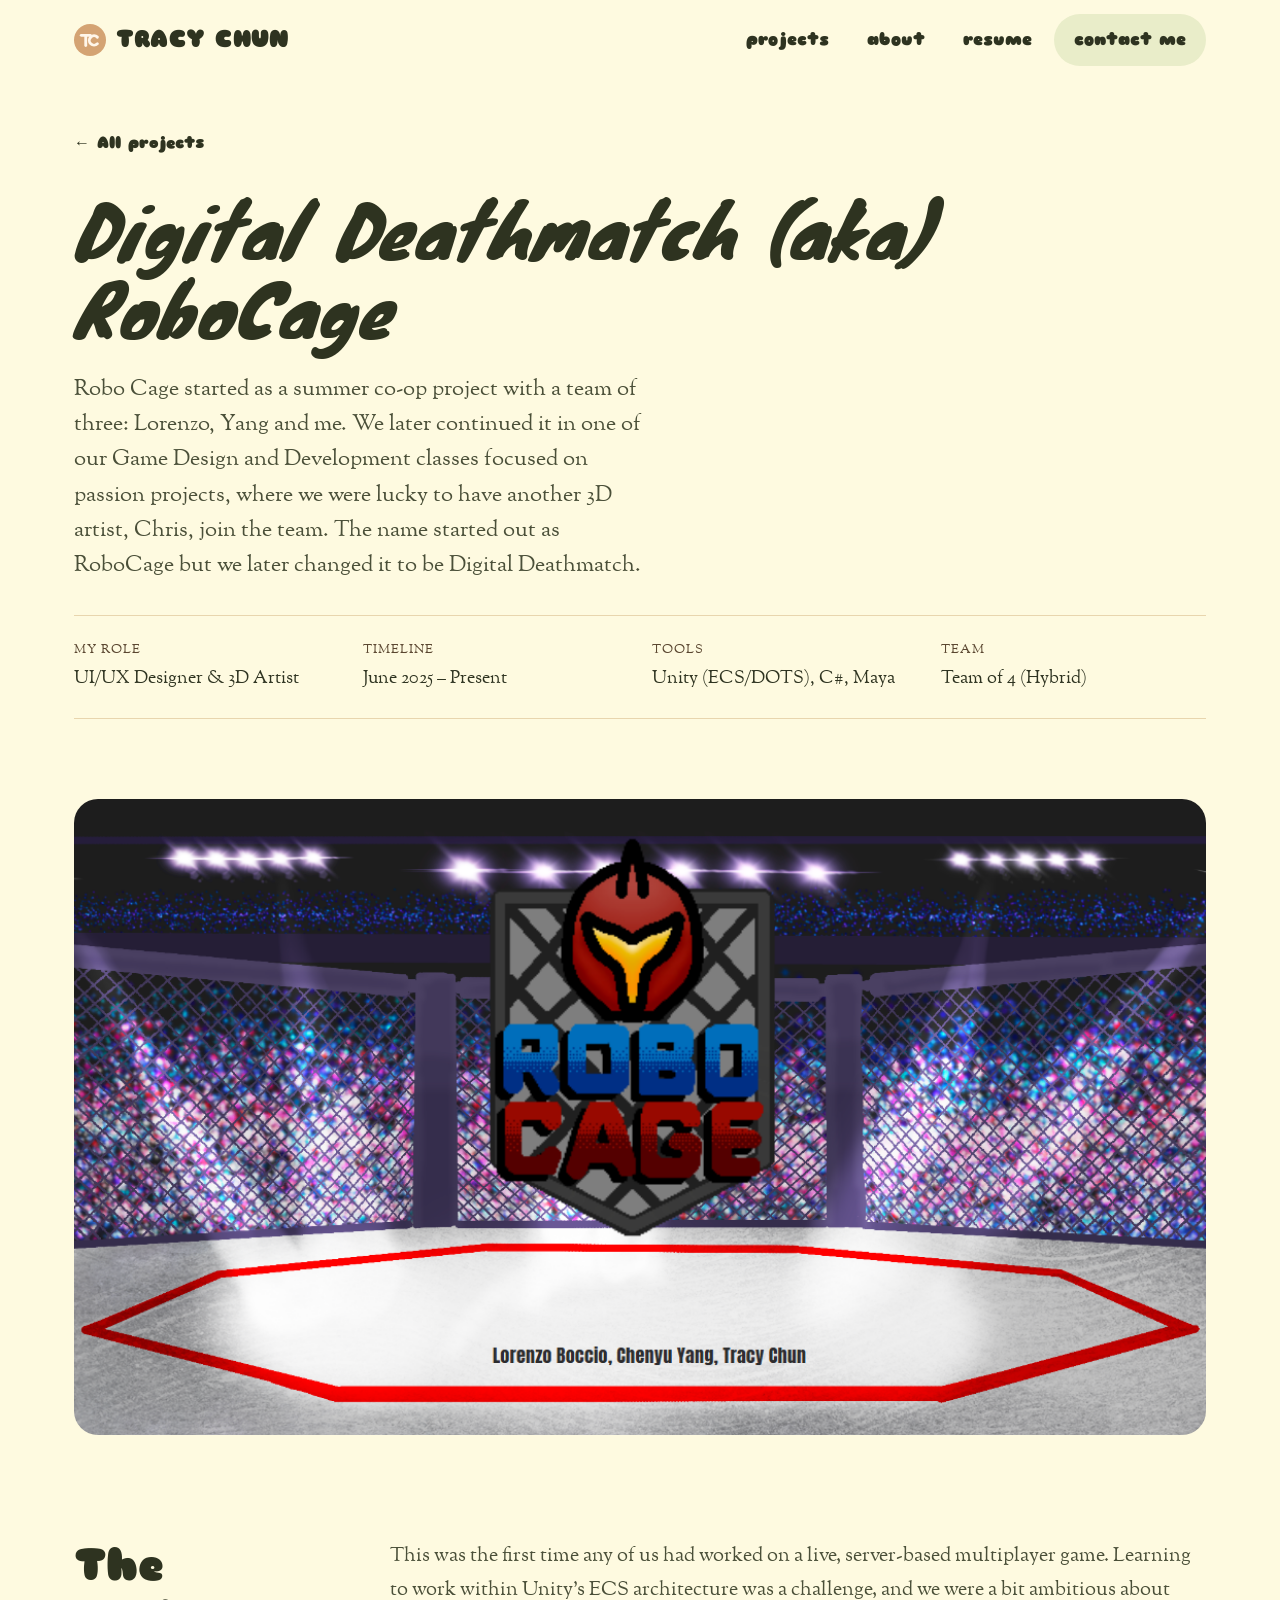
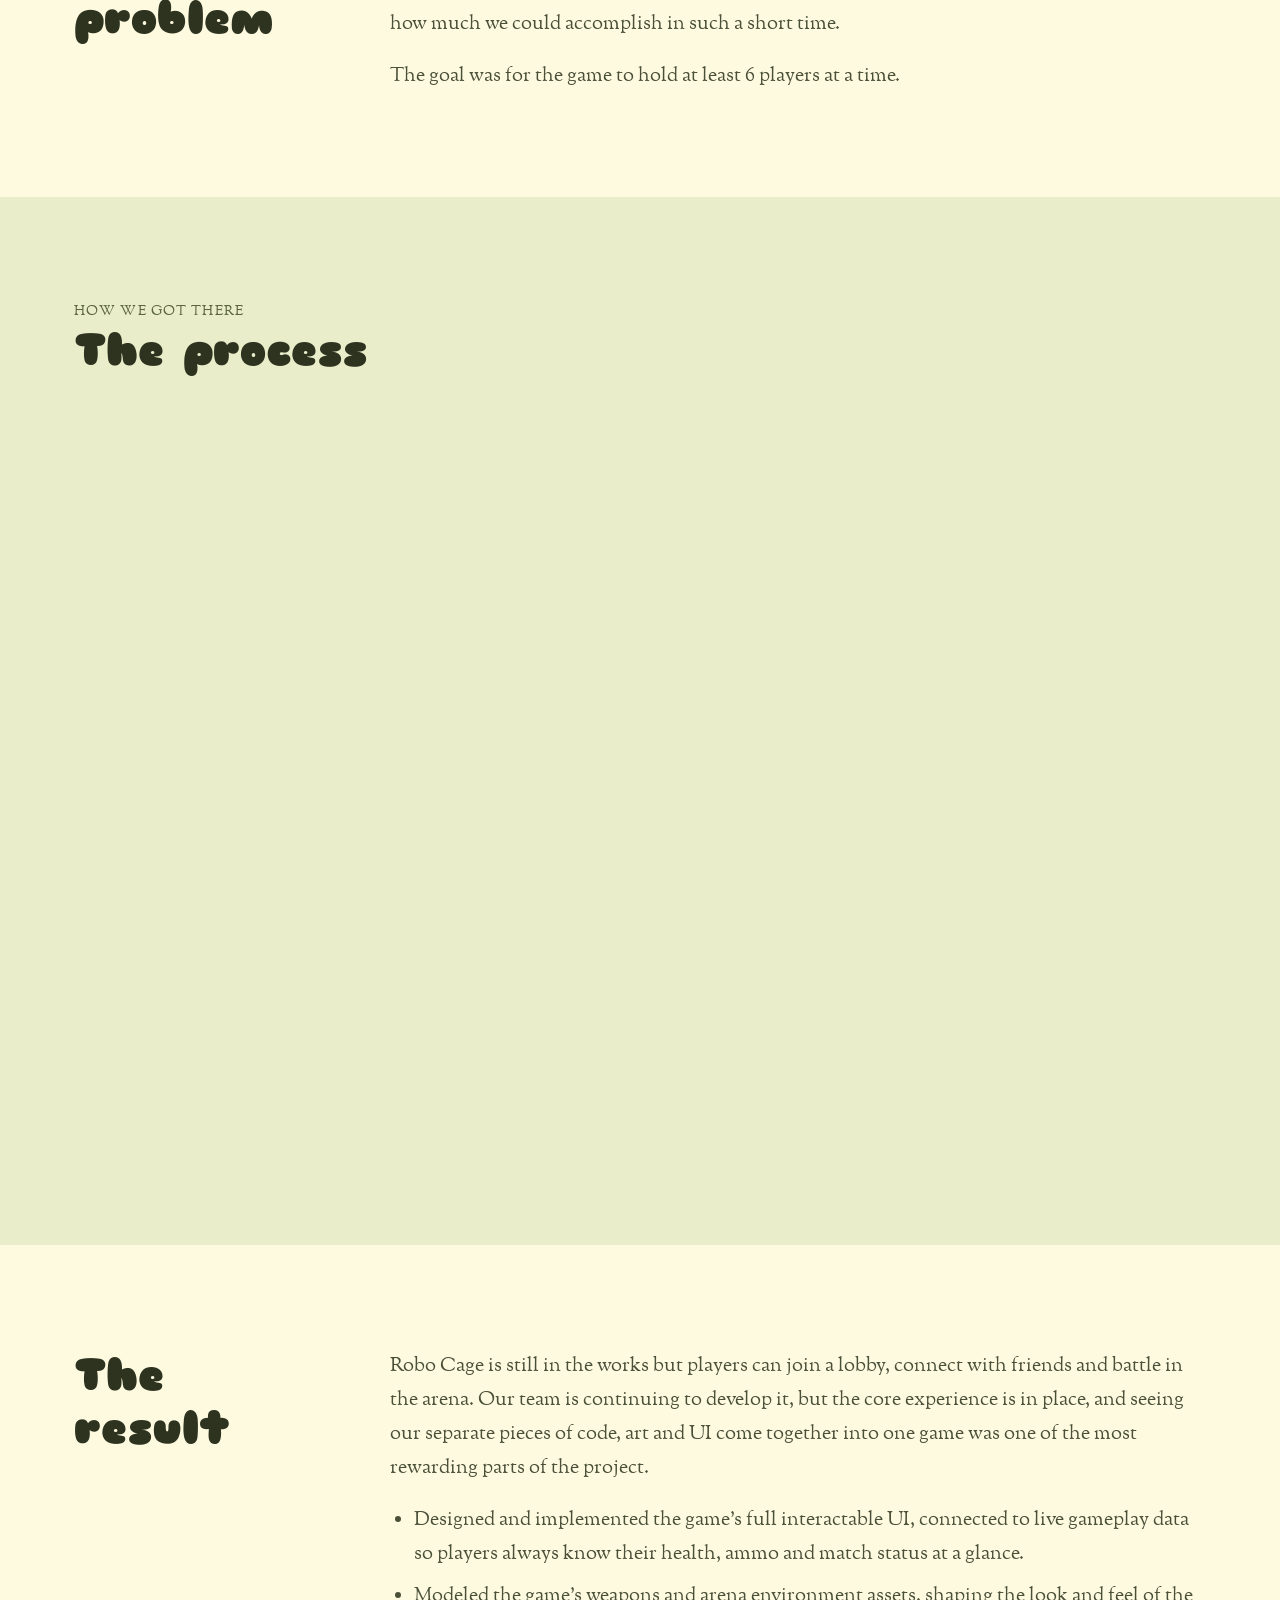
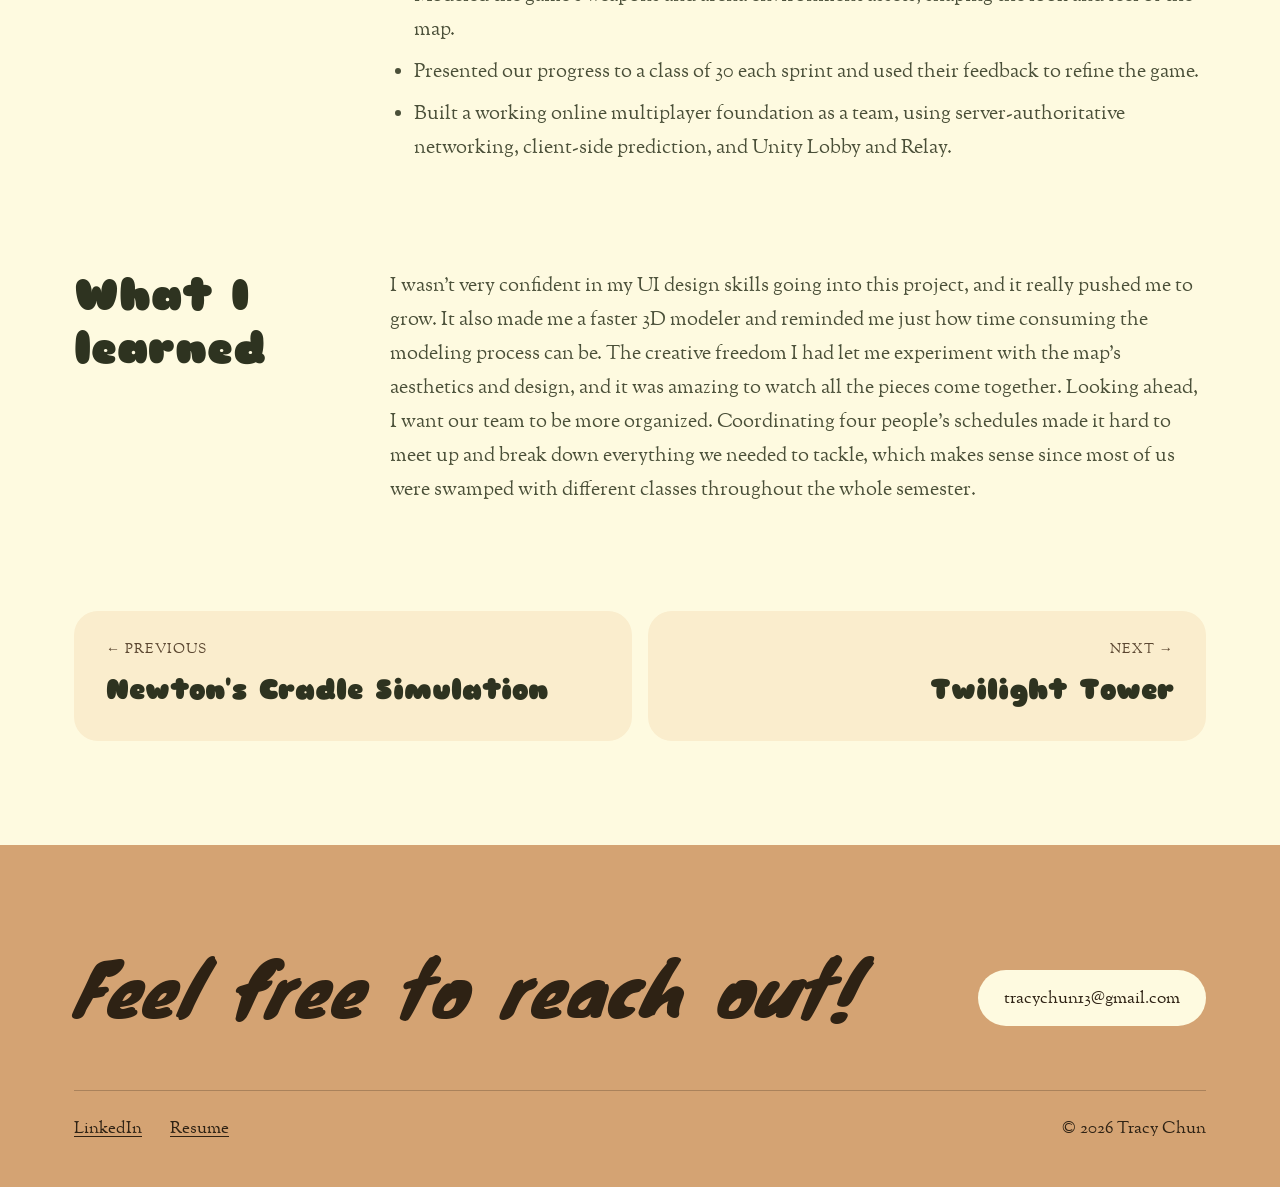
==== commit 0a28f78b: "edited file path of favicon images and proect one html" ====
--- a/projects/project-one.html
+++ b/projects/project-one.html
@@ -5,24 +5,24 @@
   <meta charset="utf-8">
   <meta name="viewport" content="width=device-width, initial-scale=1">
   <title>Digital Deathmatch — Tracy Chun</title>
-  <meta name="description" content="Case study: [Project One] by Tracy Chun.">
+  <meta name="description" content="Case study: Digital Deathmatch (RoboCage), a multiplayer arena game by Tracy Chun.">
   <link rel="preload" href="../fonts/knewave.woff" as="font" type="font/woff" crossorigin>
   <link rel="preload" href="../fonts/sorts-mill-goudy.woff" as="font" type="font/woff" crossorigin>
   <link rel="preload" href="../fonts/sniglet.woff" as="font" type="font/woff" crossorigin>
   <link rel="stylesheet" href="../styles.css">
   <link rel="stylesheet" href="project.css">
-  <link rel="icon" href="/images/favicon.svg" type="image/svg+xml">
-  <link rel="icon" href="/images/favicon.ico" sizes="any">
-  <link rel="apple-touch-icon" href="/images/apple-touch-icon.png">
+  <link rel="icon" href="../images/favicon.svg" type="image/svg+xml">
+  <link rel="icon" href="../images/favicon.ico" sizes="any">
+  <link rel="apple-touch-icon" href="../images/apple-touch-icon.png">
 </head>
 
 <body>
   <a class="skip-link" href="#main">Skip to content</a>
 
   <header class="site-header">
-    <div class="container header-inner">
+    <div class="container header-inner"> 
       <a class="logo" href="../index.html">
-        <img src="/images/favicon.svg" alt="" class="logo-icon" width="32" height="32">
+        <img src="../images/favicon.svg" alt="" class="logo-icon" width="32" height="32">
         TRACY CHUN
       </a>
 
@@ -75,7 +75,7 @@
     </section>
 
     <figure class="cs-cover container">
-      <img class="shot" src="/images/project-one/RoboCageCover.png" alt="RoboCage Cover Photo">
+      <img class="shot" src="../images/project-one/RoboCageCover.png" alt="RoboCage Cover Photo">
     </figure>
 
     <!-- ============ PROBLEM ============ -->
@@ -90,10 +90,16 @@
     </section>
 
     <section class="cs-process">
-      <div class="slides-embed">
-        <iframe
-          src="https://docs.google.com/presentation/d/e/2PACX-1vQmwmbu1jBrTkYDIrFTT3A6GfHaLyI3vzROXVCdRMWq2rZDqHxN5Og_TouFlgv-0leozzgu1Mzb32WB/pubembed?start=false&loop=true&delayms=3000"
-          frameborder="0" allowfullscreen title="Robo Cage presentation"></iframe>
+      <div class="container">
+        <div>
+          <span class="eyebrow">How we got there</span>
+          <h2>The process</h2>
+        </div>
+        <div class="slides-embed">
+          <iframe
+            src="https://docs.google.com/presentation/d/e/2PACX-1vQmwmbu1jBrTkYDIrFTT3A6GfHaLyI3vzROXVCdRMWq2rZDqHxN5Og_TouFlgv-0leozzgu1Mzb32WB/pubembed?start=false&loop=true&delayms=3000"
+            title="Digital Deathmatch process presentation" loading="lazy" allowfullscreen></iframe>
+        </div>
       </div>
     </section>
 
@@ -122,8 +128,8 @@
           also made me a faster 3D modeler and reminded me just how time consuming the modeling process can be. The
           creative freedom I had let me experiment with the map's aesthetics and design, and it was amazing to watch all
           the pieces come together. Looking ahead, I want our team to be more organized. Coordinating four people's
-          schedules made it hard to meet up and break down break down everything we needed to tackle. Though it makes
-          sense as most of us were swamped with different classes throughout the whole semester.</p>
+          schedules made it hard to meet up and break down everything we needed to tackle, which makes
+          sense since most of us were swamped with different classes throughout the whole semester.</p>
       </div>
     </section>
 
